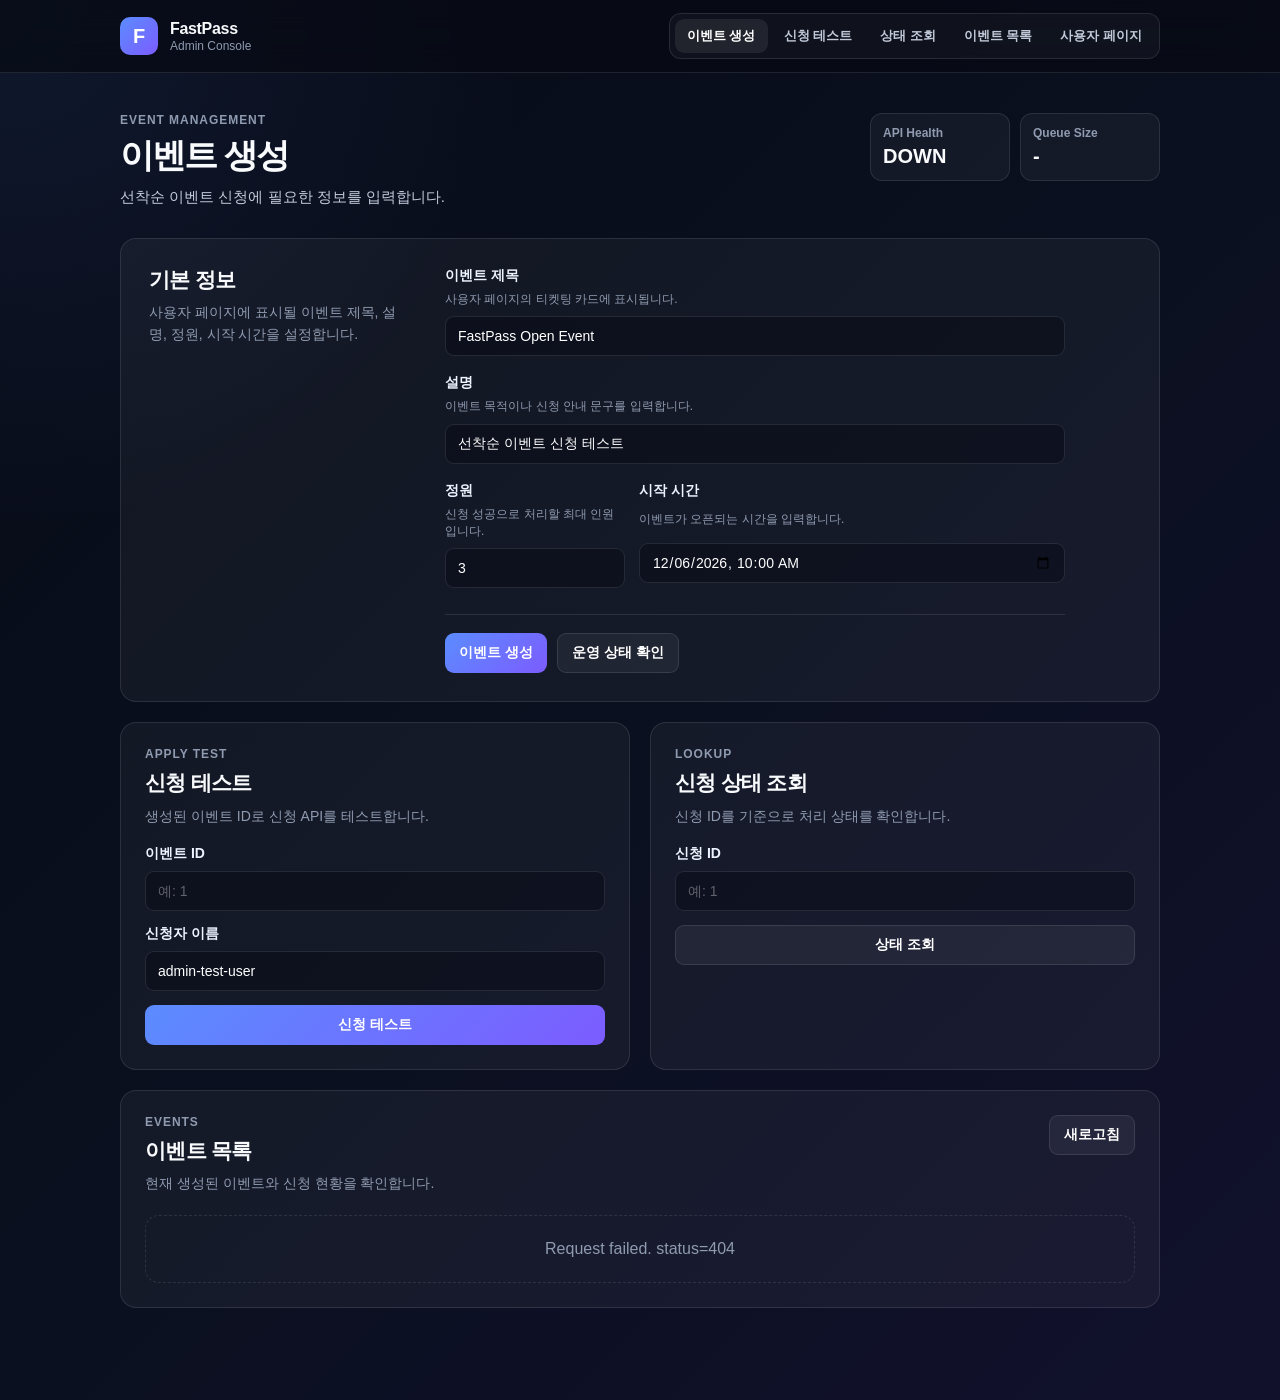
==== apps/api/src/main/resources/static/admin/index.html @ 0712a5c4 "fix UI" ====
<!DOCTYPE html>
<html lang="ko">
<head>
  <meta charset="UTF-8" />
  <meta name="viewport" content="width=device-width, initial-scale=1.0" />
  <title>FastPass Admin</title>
  <link rel="stylesheet" href="./styles.css?v=3" />
</head>
<body>
  <div class="admin-page">
    <header class="admin-header">
      <div class="admin-header-inner">
        <a class="brand" href="/admin/">
          <span class="brand-mark">F</span>
          <span>
            <strong>FastPass</strong>
            <small>Admin Console</small>
          </span>
        </a>

        <nav class="admin-nav">
          <a href="#create" class="active">이벤트 생성</a>
          <a href="#apply">신청 테스트</a>
          <a href="#lookup">상태 조회</a>
          <a href="#events">이벤트 목록</a>
          <a href="/">사용자 페이지</a>
        </nav>
      </div>
    </header>

    <main class="admin-main">
      <section class="page-title">
        <div>
          <p class="eyebrow">Event Management</p>
          <h1>이벤트 생성</h1>
          <p class="page-description">
            선착순 이벤트 신청에 필요한 정보를 입력합니다.
          </p>
        </div>

        <div class="status-summary">
          <div>
            <span>API Health</span>
            <strong id="healthStatus">-</strong>
          </div>
          <div>
            <span>Queue Size</span>
            <strong id="queueSize">-</strong>
          </div>
        </div>
      </section>

      <section id="create" class="form-section">
        <div class="section-copy">
          <h2>기본 정보</h2>
          <p>
            사용자 페이지에 표시될 이벤트 제목, 설명, 정원, 시작 시간을 설정합니다.
          </p>
        </div>

        <form id="eventForm" class="form-card">
          <div class="field">
            <label for="eventTitle">이벤트 제목</label>
            <p>사용자 페이지의 티켓팅 카드에 표시됩니다.</p>
            <input id="eventTitle" type="text" value="FastPass Open Event" required />
          </div>

          <div class="field">
            <label for="eventDescription">설명</label>
            <p>이벤트 목적이나 신청 안내 문구를 입력합니다.</p>
            <input id="eventDescription" type="text" value="선착순 이벤트 신청 테스트" required />
          </div>

          <div class="form-row">
            <div class="field">
              <label for="eventCapacity">정원</label>
              <p>신청 성공으로 처리할 최대 인원입니다.</p>
              <input id="eventCapacity" type="number" value="3" min="1" required />
            </div>

            <div class="field">
              <label for="eventStartAt">시작 시간</label>
              <p>이벤트가 오픈되는 시간을 입력합니다.</p>
              <input id="eventStartAt" type="datetime-local" required />
            </div>
          </div>

          <div class="form-actions">
            <button type="submit" class="btn primary">이벤트 생성</button>
            <button id="refreshStatusBtn" type="button" class="btn secondary">
              운영 상태 확인
            </button>
          </div>
        </form>

        <div id="eventCreateResult" class="result"></div>
      </section>

      <section class="secondary-grid">
        <section id="apply" class="panel">
          <div class="panel-header">
            <p class="eyebrow">Apply Test</p>
            <h2>신청 테스트</h2>
            <p>생성된 이벤트 ID로 신청 API를 테스트합니다.</p>
          </div>

          <form id="applyForm" class="small-form">
            <div class="field">
              <label for="applyEventId">이벤트 ID</label>
              <input id="applyEventId" type="number" placeholder="예: 1" required />
            </div>

            <div class="field">
              <label for="applicantName">신청자 이름</label>
              <input id="applicantName" type="text" value="admin-test-user" required />
            </div>

            <button type="submit" class="btn primary full">신청 테스트</button>
          </form>

          <div id="applyResult" class="result"></div>
        </section>

        <section id="lookup" class="panel">
          <div class="panel-header">
            <p class="eyebrow">Lookup</p>
            <h2>신청 상태 조회</h2>
            <p>신청 ID를 기준으로 처리 상태를 확인합니다.</p>
          </div>

          <form id="applicationLookupForm" class="small-form">
            <div class="field">
              <label for="applicationId">신청 ID</label>
              <input id="applicationId" type="number" placeholder="예: 1" required />
            </div>

            <button type="submit" class="btn secondary full">상태 조회</button>
          </form>

          <div id="applicationResult" class="result"></div>
        </section>
      </section>

      <section id="events" class="panel event-panel">
        <div class="panel-title-row">
          <div>
            <p class="eyebrow">Events</p>
            <h2>이벤트 목록</h2>
            <p>현재 생성된 이벤트와 신청 현황을 확인합니다.</p>
          </div>

          <button id="eventListRefreshBtn" type="button" class="btn secondary">
            새로고침
          </button>
        </div>

        <div id="eventList" class="event-list"></div>
      </section>
    </main>
  </div>

  <script src="./app.js?v=3"></script>
</body>
</html>
---- apps/api/src/main/resources/static/admin/styles.css ----
* {
  box-sizing: border-box;
}

:root {
  --bg: #080b14;
  --surface: #0d1324;
  --surface-2: #111827;
  --card: rgba(255, 255, 255, 0.045);
  --card-hover: rgba(255, 255, 255, 0.065);
  --border: rgba(255, 255, 255, 0.1);
  --border-strong: rgba(255, 255, 255, 0.16);
  --text: #f8fafc;
  --muted: #8f9bb0;
  --muted-2: #c2cada;
  --blue: #5b8cff;
  --purple: #7c5cff;
  --green: #34d399;
  --red: #fb7185;
  --yellow: #facc15;
}

html {
  scroll-behavior: smooth;
}

body {
  margin: 0;
  min-height: 100vh;
  color: var(--text);
  font-family:
    Inter,
    Pretendard,
    -apple-system,
    BlinkMacSystemFont,
    "Segoe UI",
    sans-serif;
  background:
    radial-gradient(circle at top left, rgba(91, 140, 255, 0.1), transparent 28%),
    linear-gradient(135deg, #070b16 0%, #0b1020 52%, #11112c 100%);
}

a {
  color: inherit;
  text-decoration: none;
}

button,
input {
  font: inherit;
}

button {
  border: 0;
  cursor: pointer;
}

.admin-page {
  min-height: 100vh;
}

.admin-header {
  border-bottom: 1px solid var(--border);
  background: rgba(8, 11, 20, 0.72);
  backdrop-filter: blur(16px);
}

.admin-header-inner {
  width: min(1040px, calc(100% - 40px));
  margin: 0 auto;
  min-height: 72px;
  display: flex;
  align-items: center;
  justify-content: space-between;
  gap: 24px;
}

.brand {
  display: flex;
  align-items: center;
  gap: 12px;
}

.brand-mark {
  width: 38px;
  height: 38px;
  display: grid;
  place-items: center;
  border-radius: 10px;
  background: linear-gradient(135deg, var(--blue), var(--purple));
  color: #fff;
  font-size: 20px;
  font-weight: 900;
}

.brand strong {
  display: block;
  font-size: 16px;
  font-weight: 800;
  letter-spacing: -0.02em;
}

.brand small {
  display: block;
  margin-top: 1px;
  color: var(--muted);
  font-size: 12px;
}

.admin-nav {
  display: flex;
  align-items: center;
  gap: 4px;
  padding: 5px;
  border: 1px solid var(--border);
  border-radius: 12px;
  background: rgba(255, 255, 255, 0.035);
}

.admin-nav a {
  display: inline-flex;
  align-items: center;
  min-height: 34px;
  padding: 0 12px;
  border-radius: 9px;
  color: var(--muted-2);
  font-size: 13px;
  font-weight: 700;
}

.admin-nav a:hover,
.admin-nav a.active {
  background: rgba(255, 255, 255, 0.075);
  color: #fff;
}

.admin-main {
  width: min(1040px, calc(100% - 40px));
  margin: 0 auto;
  padding: 40px 0 72px;
}

.page-title {
  display: flex;
  align-items: flex-start;
  justify-content: space-between;
  gap: 32px;
  margin-bottom: 28px;
}

.eyebrow {
  margin: 0 0 9px;
  color: var(--muted);
  font-size: 12px;
  font-weight: 800;
  letter-spacing: 0.08em;
  text-transform: uppercase;
}

.page-title h1 {
  margin: 0;
  font-size: 34px;
  line-height: 1.15;
  letter-spacing: -0.055em;
}

.page-description {
  margin: 10px 0 0;
  color: var(--muted-2);
  line-height: 1.65;
  font-size: 15px;
}

.status-summary {
  display: grid;
  grid-template-columns: repeat(2, 140px);
  gap: 10px;
}

.status-summary div {
  padding: 12px;
  border: 1px solid var(--border);
  border-radius: 12px;
  background: var(--card);
}

.status-summary span {
  display: block;
  margin-bottom: 5px;
  color: var(--muted);
  font-size: 12px;
  font-weight: 700;
}

.status-summary strong {
  font-size: 20px;
  font-weight: 900;
}

.form-section,
.panel {
  border: 1px solid var(--border);
  border-radius: 16px;
  background: var(--card);
}

.form-section {
  display: grid;
  grid-template-columns: 260px minmax(0, 1fr);
  gap: 36px;
  padding: 28px;
  margin-bottom: 20px;
}

.section-copy h2,
.panel-header h2,
.panel-title-row h2 {
  margin: 0;
  font-size: 21px;
  line-height: 1.25;
  letter-spacing: -0.035em;
}

.section-copy p,
.panel-header p:not(.eyebrow),
.panel-title-row p:not(.eyebrow) {
  margin: 8px 0 0;
  color: var(--muted);
  line-height: 1.6;
  font-size: 14px;
}

.form-card {
  display: grid;
  gap: 18px;
  max-width: 620px;
}

.field {
  display: grid;
  gap: 6px;
}

.field label {
  color: #edf3ff;
  font-size: 14px;
  font-weight: 800;
}

.field p {
  margin: 0;
  color: var(--muted);
  font-size: 12px;
  line-height: 1.45;
}

.form-row {
  display: grid;
  grid-template-columns: 180px minmax(0, 1fr);
  gap: 14px;
}

input {
  width: 100%;
  height: 40px;
  margin-top: 2px;
  padding: 0 12px;
  border: 1px solid var(--border);
  border-radius: 9px;
  outline: none;
  background: rgba(3, 7, 18, 0.38);
  color: #fff;
  font-size: 14px;
}

input::placeholder {
  color: rgba(255, 255, 255, 0.34);
}

input:focus {
  border-color: rgba(91, 140, 255, 0.72);
  box-shadow: 0 0 0 3px rgba(91, 140, 255, 0.13);
  background: rgba(3, 7, 18, 0.6);
}

.form-actions {
  display: flex;
  gap: 10px;
  margin-top: 8px;
  padding-top: 18px;
  border-top: 1px solid var(--border);
}

.btn {
  min-height: 40px;
  padding: 0 14px;
  border-radius: 9px;
  color: #fff;
  font-size: 14px;
  font-weight: 800;
}

.btn.primary {
  background: linear-gradient(135deg, var(--blue), var(--purple));
}

.btn.secondary {
  border: 1px solid var(--border);
  background: rgba(255, 255, 255, 0.055);
}

.btn:hover {
  transform: translateY(-1px);
}

.btn.full {
  width: 100%;
}

.secondary-grid {
  display: grid;
  grid-template-columns: repeat(2, minmax(0, 1fr));
  gap: 20px;
}

.panel {
  padding: 24px;
  margin-bottom: 20px;
}

.panel-header {
  margin-bottom: 18px;
}

.small-form {
  display: grid;
  gap: 14px;
}

.panel-title-row {
  display: flex;
  align-items: flex-start;
  justify-content: space-between;
  gap: 20px;
  margin-bottom: 20px;
}

.result {
  margin-top: 16px;
  padding: 14px;
  border: 1px solid var(--border);
  border-radius: 12px;
  background: rgba(255, 255, 255, 0.035);
  color: var(--muted-2);
  font-size: 14px;
  line-height: 1.6;
  word-break: break-word;
}

.result:empty {
  display: none;
}

.result.success {
  border-color: rgba(52, 211, 153, 0.32);
  background: rgba(52, 211, 153, 0.08);
  color: #a7f3d0;
}

.result.error {
  border-color: rgba(251, 113, 133, 0.32);
  background: rgba(251, 113, 133, 0.08);
  color: #fecdd3;
}

.result pre {
  margin: 10px 0 0;
  padding: 12px;
  overflow-x: auto;
  border-radius: 10px;
  background: rgba(0, 0, 0, 0.24);
  color: #dbeafe;
  font-size: 13px;
}

.event-list {
  display: grid;
  grid-template-columns: repeat(auto-fit, minmax(240px, 1fr));
  gap: 14px;
}

.event-card {
  padding: 16px;
  border: 1px solid var(--border);
  border-radius: 14px;
  background: rgba(255, 255, 255, 0.035);
}

.event-card h3 {
  margin: 12px 0 6px;
  font-size: 18px;
  letter-spacing: -0.03em;
}

.event-card p {
  margin: 0 0 14px;
  color: var(--muted);
  font-size: 14px;
  line-height: 1.6;
}

.event-meta {
  display: grid;
  grid-template-columns: repeat(2, minmax(0, 1fr));
  gap: 8px;
}

.event-meta div {
  padding: 10px;
  border-radius: 10px;
  background: rgba(3, 7, 18, 0.34);
}

.event-meta span {
  display: block;
  margin-bottom: 4px;
  color: var(--muted);
  font-size: 11px;
  font-weight: 700;
  text-transform: uppercase;
}

.event-meta strong {
  font-size: 15px;
}

.badge {
  display: inline-flex;
  align-items: center;
  padding: 5px 9px;
  border-radius: 999px;
  font-size: 11px;
  font-weight: 900;
}

.badge.ready,
.badge.success {
  background: rgba(52, 211, 153, 0.13);
  color: #86efac;
}

.badge.failed,
.badge.error {
  background: rgba(251, 113, 133, 0.13);
  color: #fda4af;
}

.badge.pending {
  background: rgba(250, 204, 21, 0.14);
  color: #fde68a;
}

.empty {
  padding: 24px;
  text-align: center;
  border: 1px dashed var(--border);
  border-radius: 14px;
  color: var(--muted);
}

@media (max-width: 960px) {
  .admin-header-inner,
  .admin-main {
    width: min(100% - 28px, 1040px);
  }

  .admin-header-inner {
    flex-direction: column;
    align-items: flex-start;
    padding: 14px 0;
  }

  .admin-nav {
    width: 100%;
    overflow-x: auto;
  }

  .page-title {
    flex-direction: column;
  }

  .status-summary {
    width: 100%;
    grid-template-columns: repeat(2, minmax(0, 1fr));
  }

  .form-section {
    grid-template-columns: 1fr;
  }

  .secondary-grid {
    grid-template-columns: 1fr;
  }
}

@media (max-width: 640px) {
  .page-title h1 {
    font-size: 28px;
  }

  .form-section,
  .panel {
    padding: 20px;
  }

  .form-row {
    grid-template-columns: 1fr;
  }

  .form-actions {
    flex-direction: column;
  }

  .status-summary {
    grid-template-columns: 1fr;
  }
}
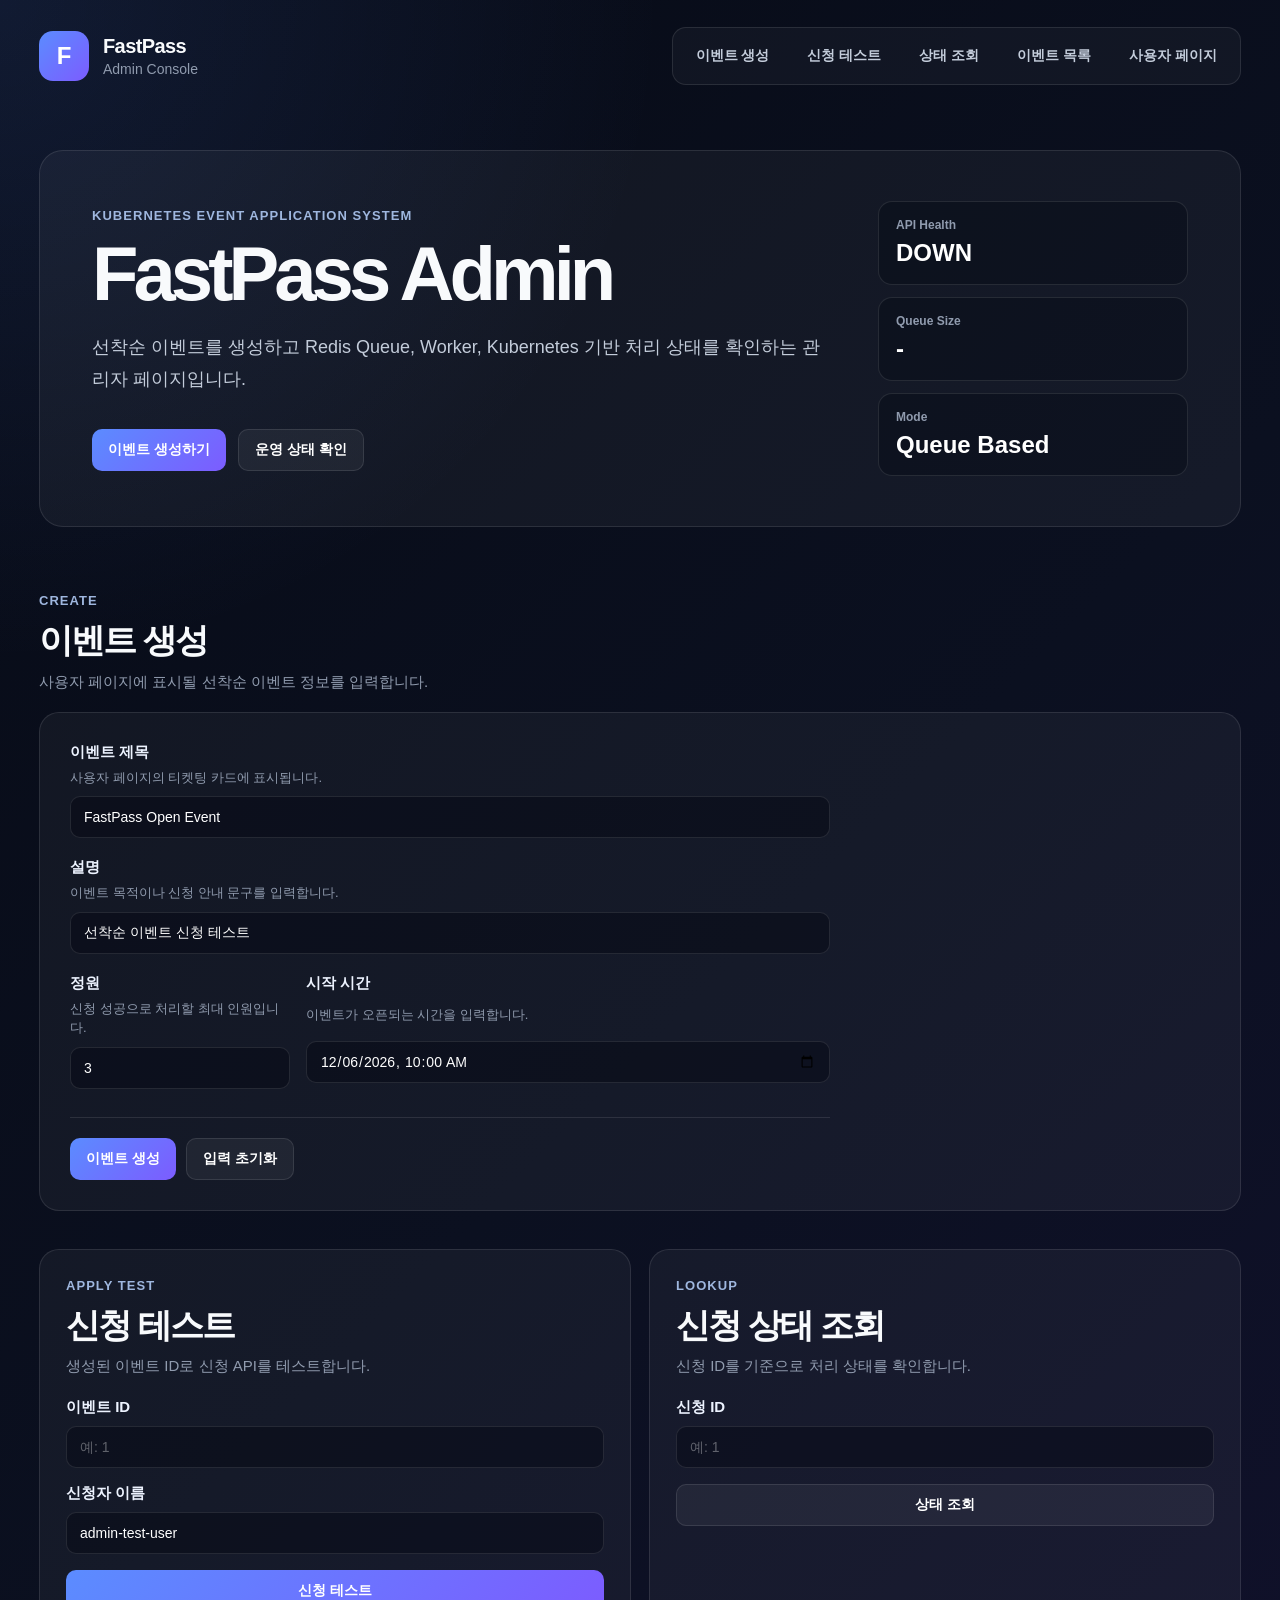
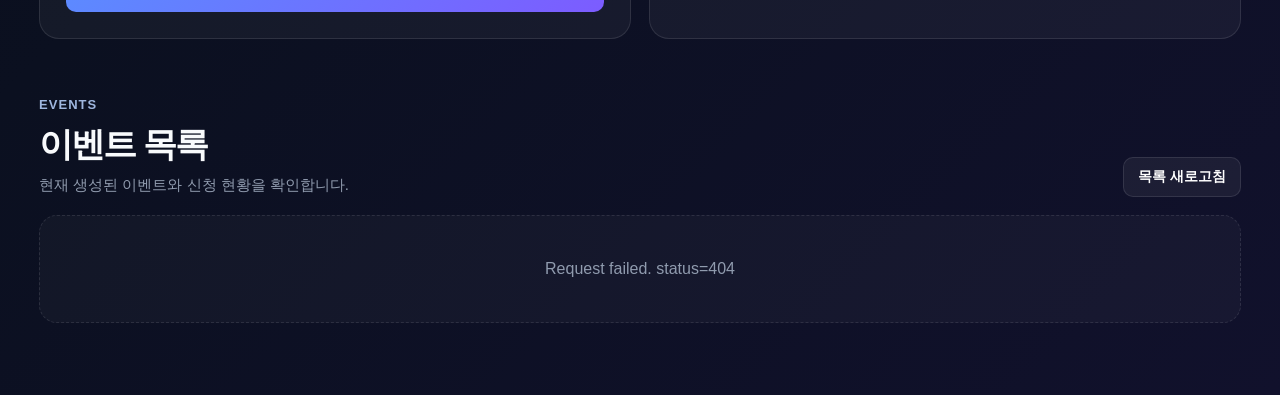
==== commit d3d59ffb: "fix UI" ====
--- a/apps/api/src/main/resources/static/admin/index.html
+++ b/apps/api/src/main/resources/static/admin/index.html
@@ -4,60 +4,72 @@
   <meta charset="UTF-8" />
   <meta name="viewport" content="width=device-width, initial-scale=1.0" />
   <title>FastPass Admin</title>
-  <link rel="stylesheet" href="./styles.css?v=3" />
+  <link rel="stylesheet" href="./styles.css?v=5" />
 </head>
 <body>
-  <div class="admin-page">
-    <header class="admin-header">
-      <div class="admin-header-inner">
-        <a class="brand" href="/admin/">
-          <span class="brand-mark">F</span>
-          <span>
-            <strong>FastPass</strong>
-            <small>Admin Console</small>
-          </span>
-        </a>
+  <div class="page">
+    <header class="topbar">
+      <a class="logo" href="/admin/">
+        <span class="logo-mark">F</span>
+        <span>
+          <strong>FastPass</strong>
+          <small>Admin Console</small>
+        </span>
+      </a>
 
-        <nav class="admin-nav">
-          <a href="#create" class="active">이벤트 생성</a>
-          <a href="#apply">신청 테스트</a>
-          <a href="#lookup">상태 조회</a>
-          <a href="#events">이벤트 목록</a>
-          <a href="/">사용자 페이지</a>
-        </nav>
-      </div>
+      <nav class="topnav">
+        <a href="#create">이벤트 생성</a>
+        <a href="#apply">신청 테스트</a>
+        <a href="#lookup">상태 조회</a>
+        <a href="#events">이벤트 목록</a>
+        <a href="/">사용자 페이지</a>
+      </nav>
     </header>
 
-    <main class="admin-main">
-      <section class="page-title">
-        <div>
-          <p class="eyebrow">Event Management</p>
-          <h1>이벤트 생성</h1>
-          <p class="page-description">
-            선착순 이벤트 신청에 필요한 정보를 입력합니다.
-          </p>
-        </div>
+    <main>
+      <section class="hero">
+        <div class="hero-copy">
+          <div>
+            <span class="eyebrow">KUBERNETES EVENT APPLICATION SYSTEM</span>
+            <h1>FastPass Admin</h1>
+            <p class="hero-text">
+              선착순 이벤트를 생성하고 Redis Queue, Worker, Kubernetes 기반 처리 상태를 확인하는 관리자 페이지입니다.
+            </p>
 
-        <div class="status-summary">
-          <div>
-            <span>API Health</span>
-            <strong id="healthStatus">-</strong>
+            <div class="hero-actions">
+              <a href="#create" class="btn primary">이벤트 생성하기</a>
+              <button id="refreshStatusBtn" type="button" class="btn secondary">운영 상태 확인</button>
+            </div>
           </div>
-          <div>
-            <span>Queue Size</span>
-            <strong id="queueSize">-</strong>
-          </div>
+
+          <aside class="status-panel">
+            <div class="status-card">
+              <span>API Health</span>
+              <strong id="healthStatus">-</strong>
+            </div>
+
+            <div class="status-card">
+              <span>Queue Size</span>
+              <strong id="queueSize">-</strong>
+            </div>
+
+            <div class="status-card">
+              <span>Mode</span>
+              <strong>Queue Based</strong>
+            </div>
+          </aside>
         </div>
       </section>
 
-      <section id="create" class="form-section">
-        <div class="section-copy">
-          <h2>기본 정보</h2>
-          <p>
-            사용자 페이지에 표시될 이벤트 제목, 설명, 정원, 시작 시간을 설정합니다.
-          </p>
+      <section id="create" class="section-heading">
+        <div>
+          <span class="eyebrow">CREATE</span>
+          <h2>이벤트 생성</h2>
+          <p>사용자 페이지에 표시될 선착순 이벤트 정보를 입력합니다.</p>
         </div>
+      </section>
 
+      <section class="form-section">
         <form id="eventForm" class="form-card">
           <div class="field">
             <label for="eventTitle">이벤트 제목</label>
@@ -87,8 +99,8 @@
 
           <div class="form-actions">
             <button type="submit" class="btn primary">이벤트 생성</button>
-            <button id="refreshStatusBtn" type="button" class="btn secondary">
-              운영 상태 확인
+            <button type="button" class="btn secondary" onclick="document.getElementById('eventForm').reset();">
+              입력 초기화
             </button>
           </div>
         </form>
@@ -96,12 +108,14 @@
         <div id="eventCreateResult" class="result"></div>
       </section>
 
-      <section class="secondary-grid">
+      <section class="admin-grid">
         <section id="apply" class="panel">
           <div class="panel-header">
-            <p class="eyebrow">Apply Test</p>
-            <h2>신청 테스트</h2>
-            <p>생성된 이벤트 ID로 신청 API를 테스트합니다.</p>
+            <div>
+              <span class="eyebrow">APPLY TEST</span>
+              <h2>신청 테스트</h2>
+              <p>생성된 이벤트 ID로 신청 API를 테스트합니다.</p>
+            </div>
           </div>
 
           <form id="applyForm" class="small-form">
@@ -123,9 +137,11 @@
 
         <section id="lookup" class="panel">
           <div class="panel-header">
-            <p class="eyebrow">Lookup</p>
-            <h2>신청 상태 조회</h2>
-            <p>신청 ID를 기준으로 처리 상태를 확인합니다.</p>
+            <div>
+              <span class="eyebrow">LOOKUP</span>
+              <h2>신청 상태 조회</h2>
+              <p>신청 ID를 기준으로 처리 상태를 확인합니다.</p>
+            </div>
           </div>
 
           <form id="applicationLookupForm" class="small-form">
@@ -141,24 +157,24 @@
         </section>
       </section>
 
-      <section id="events" class="panel event-panel">
-        <div class="panel-title-row">
-          <div>
-            <p class="eyebrow">Events</p>
-            <h2>이벤트 목록</h2>
-            <p>현재 생성된 이벤트와 신청 현황을 확인합니다.</p>
-          </div>
-
-          <button id="eventListRefreshBtn" type="button" class="btn secondary">
-            새로고침
-          </button>
+      <section id="events" class="section-heading events-heading">
+        <div>
+          <span class="eyebrow">EVENTS</span>
+          <h2>이벤트 목록</h2>
+          <p>현재 생성된 이벤트와 신청 현황을 확인합니다.</p>
         </div>
 
-        <div id="eventList" class="event-list"></div>
+        <button id="eventListRefreshBtn" type="button" class="btn secondary small">
+          목록 새로고침
+        </button>
+      </section>
+
+      <section id="eventList" class="event-list">
+        <div class="empty">이벤트를 불러오는 중입니다...</div>
       </section>
     </main>
   </div>
 
-  <script src="./app.js?v=3"></script>
+  <script src="./app.js?v=5"></script>
 </body>
 </html>
--- a/apps/api/src/main/resources/static/admin/styles.css
+++ b/apps/api/src/main/resources/static/admin/styles.css
@@ -5,19 +5,19 @@
 :root {
   --bg: #080b14;
   --surface: #0d1324;
-  --surface-2: #111827;
+  --surface-soft: #111827;
   --card: rgba(255, 255, 255, 0.045);
   --card-hover: rgba(255, 255, 255, 0.065);
   --border: rgba(255, 255, 255, 0.1);
   --border-strong: rgba(255, 255, 255, 0.16);
   --text: #f8fafc;
-  --muted: #8f9bb0;
-  --muted-2: #c2cada;
+  --muted: #909bae;
+  --muted-2: #c3ccda;
   --blue: #5b8cff;
   --purple: #7c5cff;
   --green: #34d399;
+  --yellow: #facc15;
   --red: #fb7185;
-  --yellow: #facc15;
 }
 
 html {
@@ -36,7 +36,7 @@
     "Segoe UI",
     sans-serif;
   background:
-    radial-gradient(circle at top left, rgba(91, 140, 255, 0.1), transparent 28%),
+    radial-gradient(circle at top left, rgba(91, 140, 255, 0.12), transparent 28%),
     linear-gradient(135deg, #070b16 0%, #0b1020 52%, #11112c 100%);
 }
 
@@ -55,220 +55,271 @@
   cursor: pointer;
 }
 
-.admin-page {
-  min-height: 100vh;
-}
-
-.admin-header {
-  border-bottom: 1px solid var(--border);
-  background: rgba(8, 11, 20, 0.72);
-  backdrop-filter: blur(16px);
-}
-
-.admin-header-inner {
-  width: min(1040px, calc(100% - 40px));
+.page {
+  width: min(1350px, calc(100% - 78px));
   margin: 0 auto;
-  min-height: 72px;
+  padding: 24px 0 72px;
+}
+
+/* top navigation */
+.topbar {
   display: flex;
   align-items: center;
+  justify-content: space-between;
+  min-height: 64px;
+  margin-bottom: 62px;
+}
+
+.logo {
+  display: flex;
+  align-items: center;
+  gap: 14px;
+}
+
+.logo-mark {
+  width: 50px;
+  height: 50px;
+  display: grid;
+  place-items: center;
+  border-radius: 14px;
+  background: linear-gradient(135deg, var(--blue), var(--purple));
+  color: #fff;
+  font-size: 24px;
+  font-weight: 900;
+}
+
+.logo strong {
+  display: block;
+  font-size: 20px;
+  font-weight: 900;
+  letter-spacing: -0.03em;
+}
+
+.logo small {
+  display: block;
+  margin-top: 3px;
+  color: var(--muted);
+  font-size: 14px;
+}
+
+.topnav {
+  display: flex;
+  align-items: center;
+  gap: 4px;
+  padding: 6px;
+  border: 1px solid var(--border);
+  border-radius: 14px;
+  background: rgba(255, 255, 255, 0.035);
+}
+
+.topnav a {
+  display: inline-flex;
+  align-items: center;
+  min-height: 44px;
+  padding: 0 17px;
+  border-radius: 10px;
+  color: var(--muted-2);
+  font-size: 14px;
+  font-weight: 800;
+  white-space: nowrap;
+}
+
+.topnav a:hover {
+  background: rgba(255, 255, 255, 0.07);
+  color: #fff;
+}
+
+/* hero */
+.hero {
+  margin-bottom: 64px;
+}
+
+.hero-copy {
+  display: grid;
+  grid-template-columns: minmax(0, 1fr) 310px;
+  gap: 48px;
+  align-items: center;
+  min-height: 365px;
+  padding: 50px 52px;
+  border: 1px solid var(--border);
+  border-radius: 24px;
+  background: var(--card);
+}
+
+.eyebrow {
+  display: inline-flex;
+  width: fit-content;
+  margin: 0 0 12px;
+  color: #9fb7df;
+  font-size: 13px;
+  font-weight: 900;
+  letter-spacing: 0.08em;
+  text-transform: uppercase;
+}
+
+.hero h1 {
+  margin: 0;
+  font-size: clamp(48px, 6vw, 76px);
+  line-height: 1.02;
+  letter-spacing: -0.065em;
+}
+
+.hero-text {
+  max-width: 850px;
+  margin: 20px 0 0;
+  color: var(--muted-2);
+  font-size: 18px;
+  line-height: 1.75;
+}
+
+.hero-actions {
+  display: flex;
+  gap: 12px;
+  margin-top: 34px;
+}
+
+.status-panel {
+  display: grid;
+  gap: 12px;
+}
+
+.status-card {
+  padding: 16px 17px;
+  border: 1px solid var(--border);
+  border-radius: 14px;
+  background: rgba(3, 7, 18, 0.32);
+}
+
+.status-card span {
+  display: block;
+  margin-bottom: 7px;
+  color: var(--muted);
+  font-size: 12px;
+  font-weight: 800;
+}
+
+.status-card strong {
+  display: block;
+  color: #fff;
+  font-size: 24px;
+  line-height: 1.2;
+  font-weight: 900;
+}
+
+/* shared button */
+.btn {
+  display: inline-flex;
+  align-items: center;
+  justify-content: center;
+  min-height: 42px;
+  padding: 0 16px;
+  border-radius: 10px;
+  color: #fff;
+  font-size: 14px;
+  font-weight: 900;
+  transition:
+    background 0.16s ease,
+    border-color 0.16s ease,
+    transform 0.16s ease,
+    opacity 0.16s ease;
+}
+
+.btn:hover {
+  transform: translateY(-1px);
+}
+
+.btn.primary {
+  background: linear-gradient(135deg, var(--blue), var(--purple));
+}
+
+.btn.secondary {
+  border: 1px solid var(--border);
+  background: rgba(255, 255, 255, 0.055);
+}
+
+.btn.small {
+  min-height: 40px;
+  padding: 0 14px;
+  font-size: 14px;
+}
+
+.btn.full {
+  width: 100%;
+}
+
+/* section heading */
+.section-heading {
+  display: flex;
+  align-items: flex-end;
   justify-content: space-between;
   gap: 24px;
-}
-
-.brand {
-  display: flex;
-  align-items: center;
-  gap: 12px;
-}
-
-.brand-mark {
-  width: 38px;
-  height: 38px;
-  display: grid;
-  place-items: center;
-  border-radius: 10px;
-  background: linear-gradient(135deg, var(--blue), var(--purple));
-  color: #fff;
-  font-size: 20px;
-  font-weight: 900;
-}
-
-.brand strong {
-  display: block;
-  font-size: 16px;
-  font-weight: 800;
-  letter-spacing: -0.02em;
-}
-
-.brand small {
-  display: block;
-  margin-top: 1px;
-  color: var(--muted);
-  font-size: 12px;
-}
-
-.admin-nav {
-  display: flex;
-  align-items: center;
-  gap: 4px;
-  padding: 5px;
-  border: 1px solid var(--border);
-  border-radius: 12px;
-  background: rgba(255, 255, 255, 0.035);
-}
-
-.admin-nav a {
-  display: inline-flex;
-  align-items: center;
-  min-height: 34px;
-  padding: 0 12px;
-  border-radius: 9px;
-  color: var(--muted-2);
-  font-size: 13px;
-  font-weight: 700;
-}
-
-.admin-nav a:hover,
-.admin-nav a.active {
-  background: rgba(255, 255, 255, 0.075);
-  color: #fff;
-}
-
-.admin-main {
-  width: min(1040px, calc(100% - 40px));
-  margin: 0 auto;
-  padding: 40px 0 72px;
-}
-
-.page-title {
-  display: flex;
-  align-items: flex-start;
-  justify-content: space-between;
-  gap: 32px;
-  margin-bottom: 28px;
-}
-
-.eyebrow {
-  margin: 0 0 9px;
-  color: var(--muted);
-  font-size: 12px;
-  font-weight: 800;
-  letter-spacing: 0.08em;
-  text-transform: uppercase;
-}
-
-.page-title h1 {
+  margin-bottom: 18px;
+}
+
+.section-heading h2,
+.panel h2 {
   margin: 0;
   font-size: 34px;
-  line-height: 1.15;
+  line-height: 1.18;
   letter-spacing: -0.055em;
 }
 
-.page-description {
-  margin: 10px 0 0;
-  color: var(--muted-2);
-  line-height: 1.65;
+.section-heading p,
+.panel-header p {
+  margin: 9px 0 0;
+  color: var(--muted);
   font-size: 15px;
-}
-
-.status-summary {
-  display: grid;
-  grid-template-columns: repeat(2, 140px);
-  gap: 10px;
-}
-
-.status-summary div {
-  padding: 12px;
-  border: 1px solid var(--border);
-  border-radius: 12px;
+  line-height: 1.6;
+}
+
+/* create form */
+.form-section {
+  margin-bottom: 38px;
+  padding: 30px;
+  border: 1px solid var(--border);
+  border-radius: 20px;
   background: var(--card);
 }
 
-.status-summary span {
-  display: block;
-  margin-bottom: 5px;
-  color: var(--muted);
-  font-size: 12px;
-  font-weight: 700;
-}
-
-.status-summary strong {
-  font-size: 20px;
-  font-weight: 900;
-}
-
-.form-section,
-.panel {
-  border: 1px solid var(--border);
-  border-radius: 16px;
-  background: var(--card);
-}
-
-.form-section {
-  display: grid;
-  grid-template-columns: 260px minmax(0, 1fr);
-  gap: 36px;
-  padding: 28px;
-  margin-bottom: 20px;
-}
-
-.section-copy h2,
-.panel-header h2,
-.panel-title-row h2 {
-  margin: 0;
-  font-size: 21px;
-  line-height: 1.25;
-  letter-spacing: -0.035em;
-}
-
-.section-copy p,
-.panel-header p:not(.eyebrow),
-.panel-title-row p:not(.eyebrow) {
-  margin: 8px 0 0;
-  color: var(--muted);
-  line-height: 1.6;
-  font-size: 14px;
-}
-
 .form-card {
   display: grid;
-  gap: 18px;
-  max-width: 620px;
+  gap: 20px;
+  max-width: 760px;
 }
 
 .field {
   display: grid;
-  gap: 6px;
+  gap: 7px;
 }
 
 .field label {
   color: #edf3ff;
-  font-size: 14px;
-  font-weight: 800;
+  font-size: 15px;
+  font-weight: 900;
 }
 
 .field p {
   margin: 0;
   color: var(--muted);
-  font-size: 12px;
+  font-size: 13px;
   line-height: 1.45;
 }
 
 .form-row {
   display: grid;
-  grid-template-columns: 180px minmax(0, 1fr);
-  gap: 14px;
+  grid-template-columns: 220px minmax(0, 1fr);
+  gap: 16px;
 }
 
 input {
   width: 100%;
-  height: 40px;
+  height: 42px;
   margin-top: 2px;
-  padding: 0 12px;
-  border: 1px solid var(--border);
-  border-radius: 9px;
+  padding: 0 13px;
+  border: 1px solid var(--border);
+  border-radius: 10px;
   outline: none;
-  background: rgba(3, 7, 18, 0.38);
+  background: rgba(3, 7, 18, 0.42);
   color: #fff;
   font-size: 14px;
 }
@@ -280,71 +331,42 @@
 input:focus {
   border-color: rgba(91, 140, 255, 0.72);
   box-shadow: 0 0 0 3px rgba(91, 140, 255, 0.13);
-  background: rgba(3, 7, 18, 0.6);
+  background: rgba(3, 7, 18, 0.62);
 }
 
 .form-actions {
   display: flex;
   gap: 10px;
   margin-top: 8px;
-  padding-top: 18px;
+  padding-top: 20px;
   border-top: 1px solid var(--border);
 }
 
-.btn {
-  min-height: 40px;
-  padding: 0 14px;
-  border-radius: 9px;
-  color: #fff;
-  font-size: 14px;
-  font-weight: 800;
-}
-
-.btn.primary {
-  background: linear-gradient(135deg, var(--blue), var(--purple));
-}
-
-.btn.secondary {
-  border: 1px solid var(--border);
-  background: rgba(255, 255, 255, 0.055);
-}
-
-.btn:hover {
-  transform: translateY(-1px);
-}
-
-.btn.full {
-  width: 100%;
-}
-
-.secondary-grid {
+/* apply / lookup panels */
+.admin-grid {
   display: grid;
   grid-template-columns: repeat(2, minmax(0, 1fr));
-  gap: 20px;
+  gap: 18px;
+  margin-bottom: 56px;
 }
 
 .panel {
-  padding: 24px;
+  padding: 26px;
+  border: 1px solid var(--border);
+  border-radius: 20px;
+  background: var(--card);
+}
+
+.panel-header {
   margin-bottom: 20px;
 }
 
-.panel-header {
-  margin-bottom: 18px;
-}
-
 .small-form {
   display: grid;
-  gap: 14px;
-}
-
-.panel-title-row {
-  display: flex;
-  align-items: flex-start;
-  justify-content: space-between;
-  gap: 20px;
-  margin-bottom: 20px;
-}
-
+  gap: 16px;
+}
+
+/* result */
 .result {
   margin-top: 16px;
   padding: 14px;
@@ -383,30 +405,43 @@
   font-size: 13px;
 }
 
+/* event list */
+.events-heading {
+  margin-top: 8px;
+}
+
 .event-list {
   display: grid;
-  grid-template-columns: repeat(auto-fit, minmax(240px, 1fr));
+  grid-template-columns: repeat(3, minmax(0, 1fr));
   gap: 14px;
 }
 
 .event-card {
-  padding: 16px;
-  border: 1px solid var(--border);
-  border-radius: 14px;
-  background: rgba(255, 255, 255, 0.035);
+  min-height: 245px;
+  padding: 18px;
+  border: 1px solid var(--border);
+  border-radius: 16px;
+  background: var(--card);
+}
+
+.event-card:hover {
+  background: var(--card-hover);
+  border-color: var(--border-strong);
 }
 
 .event-card h3 {
-  margin: 12px 0 6px;
-  font-size: 18px;
-  letter-spacing: -0.03em;
+  margin: 12px 0 8px;
+  font-size: 22px;
+  line-height: 1.15;
+  letter-spacing: -0.04em;
 }
 
 .event-card p {
-  margin: 0 0 14px;
-  color: var(--muted);
-  font-size: 14px;
-  line-height: 1.6;
+  min-height: 46px;
+  margin: 0 0 16px;
+  color: var(--muted);
+  font-size: 14px;
+  line-height: 1.55;
 }
 
 .event-meta {
@@ -417,8 +452,9 @@
 
 .event-meta div {
   padding: 10px;
+  border: 1px solid rgba(255, 255, 255, 0.06);
   border-radius: 10px;
-  background: rgba(3, 7, 18, 0.34);
+  background: rgba(3, 7, 18, 0.3);
 }
 
 .event-meta span {
@@ -426,7 +462,7 @@
   margin-bottom: 4px;
   color: var(--muted);
   font-size: 11px;
-  font-weight: 700;
+  font-weight: 800;
   text-transform: uppercase;
 }
 
@@ -437,6 +473,7 @@
 .badge {
   display: inline-flex;
   align-items: center;
+  width: fit-content;
   padding: 5px 9px;
   border-radius: 999px;
   font-size: 11px;
@@ -461,67 +498,91 @@
 }
 
 .empty {
-  padding: 24px;
+  grid-column: 1 / -1;
+  padding: 44px 24px;
+  border: 1px dashed var(--border);
+  border-radius: 18px;
+  color: var(--muted);
   text-align: center;
-  border: 1px dashed var(--border);
-  border-radius: 14px;
-  color: var(--muted);
-}
-
-@media (max-width: 960px) {
-  .admin-header-inner,
-  .admin-main {
-    width: min(100% - 28px, 1040px);
-  }
-
-  .admin-header-inner {
+  background: rgba(255, 255, 255, 0.03);
+}
+
+/* responsive */
+@media (max-width: 1180px) {
+  .page {
+    width: min(100% - 40px, 1350px);
+  }
+
+  .topbar {
+    align-items: flex-start;
     flex-direction: column;
-    align-items: flex-start;
-    padding: 14px 0;
-  }
-
-  .admin-nav {
+    gap: 18px;
+    margin-bottom: 42px;
+  }
+
+  .topnav {
     width: 100%;
     overflow-x: auto;
   }
 
-  .page-title {
+  .hero-copy {
+    grid-template-columns: 1fr;
+  }
+
+  .status-panel {
+    grid-template-columns: repeat(3, 1fr);
+  }
+
+  .event-list {
+    grid-template-columns: repeat(2, minmax(0, 1fr));
+  }
+}
+
+@media (max-width: 780px) {
+  .page {
+    width: min(100% - 24px, 1350px);
+    padding-top: 18px;
+  }
+
+  .hero-copy {
+    padding: 28px;
+    min-height: auto;
+  }
+
+  .hero h1 {
+    font-size: 44px;
+  }
+
+  .hero-text {
+    font-size: 16px;
+  }
+
+  .hero-actions,
+  .form-actions {
     flex-direction: column;
   }
 
-  .status-summary {
+  .btn {
     width: 100%;
-    grid-template-columns: repeat(2, minmax(0, 1fr));
-  }
-
-  .form-section {
+  }
+
+  .status-panel,
+  .admin-grid,
+  .event-list {
     grid-template-columns: 1fr;
   }
 
-  .secondary-grid {
+  .section-heading {
+    align-items: flex-start;
+    flex-direction: column;
+  }
+
+  .form-row {
     grid-template-columns: 1fr;
-  }
-}
-
-@media (max-width: 640px) {
-  .page-title h1 {
-    font-size: 28px;
   }
 
   .form-section,
   .panel {
-    padding: 20px;
-  }
-
-  .form-row {
-    grid-template-columns: 1fr;
-  }
-
-  .form-actions {
-    flex-direction: column;
-  }
-
-  .status-summary {
-    grid-template-columns: 1fr;
+    padding: 22px;
   }
 }
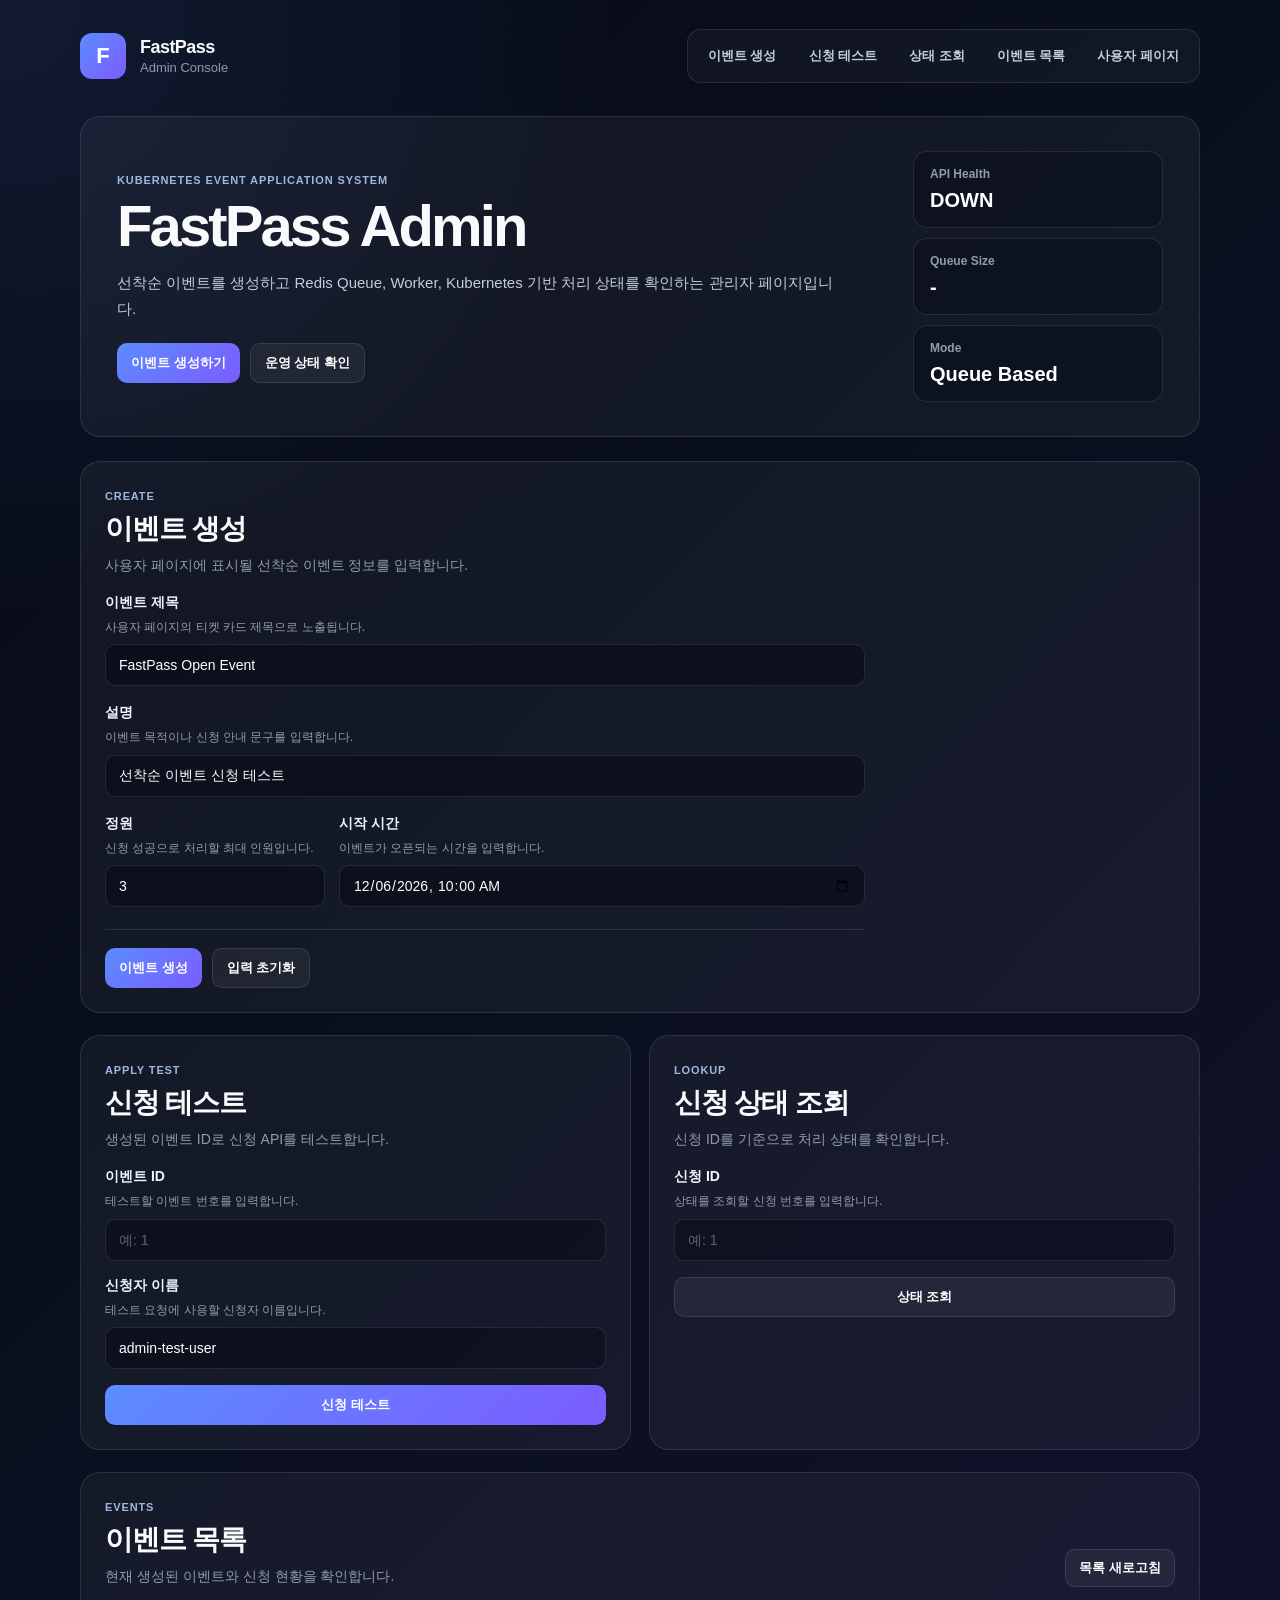
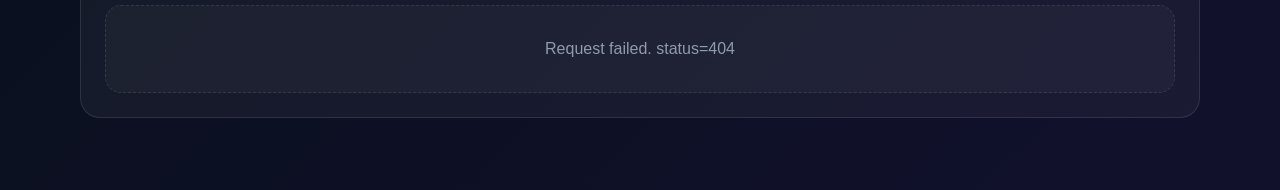
==== commit 13f5d043: "fix UI" ====
--- a/apps/api/src/main/resources/static/admin/index.html
+++ b/apps/api/src/main/resources/static/admin/index.html
@@ -4,7 +4,7 @@
   <meta charset="UTF-8" />
   <meta name="viewport" content="width=device-width, initial-scale=1.0" />
   <title>FastPass Admin</title>
-  <link rel="stylesheet" href="./styles.css?v=5" />
+  <link rel="stylesheet" href="./styles.css?v=6" />
 </head>
 <body>
   <div class="page">
@@ -26,7 +26,7 @@
       </nav>
     </header>
 
-    <main>
+    <main class="admin-layout">
       <section class="hero">
         <div class="hero-copy">
           <div>
@@ -61,19 +61,19 @@
         </div>
       </section>
 
-      <section id="create" class="section-heading">
-        <div>
-          <span class="eyebrow">CREATE</span>
-          <h2>이벤트 생성</h2>
-          <p>사용자 페이지에 표시될 선착순 이벤트 정보를 입력합니다.</p>
+      <section id="create" class="section-card">
+        <div class="panel-header section-header">
+          <div>
+            <span class="eyebrow">CREATE</span>
+            <h2>이벤트 생성</h2>
+            <p>사용자 페이지에 표시될 선착순 이벤트 정보를 입력합니다.</p>
+          </div>
         </div>
-      </section>
 
-      <section class="form-section">
         <form id="eventForm" class="form-card">
           <div class="field">
             <label for="eventTitle">이벤트 제목</label>
-            <p>사용자 페이지의 티켓팅 카드에 표시됩니다.</p>
+            <p>사용자 페이지의 티켓 카드 제목으로 노출됩니다.</p>
             <input id="eventTitle" type="text" value="FastPass Open Event" required />
           </div>
 
@@ -108,9 +108,9 @@
         <div id="eventCreateResult" class="result"></div>
       </section>
 
-      <section class="admin-grid">
-        <section id="apply" class="panel">
-          <div class="panel-header">
+      <div class="admin-grid">
+        <section id="apply" class="section-card compact-card">
+          <div class="panel-header section-header">
             <div>
               <span class="eyebrow">APPLY TEST</span>
               <h2>신청 테스트</h2>
@@ -121,11 +121,13 @@
           <form id="applyForm" class="small-form">
             <div class="field">
               <label for="applyEventId">이벤트 ID</label>
+              <p>테스트할 이벤트 번호를 입력합니다.</p>
               <input id="applyEventId" type="number" placeholder="예: 1" required />
             </div>
 
             <div class="field">
               <label for="applicantName">신청자 이름</label>
+              <p>테스트 요청에 사용할 신청자 이름입니다.</p>
               <input id="applicantName" type="text" value="admin-test-user" required />
             </div>
 
@@ -135,8 +137,8 @@
           <div id="applyResult" class="result"></div>
         </section>
 
-        <section id="lookup" class="panel">
-          <div class="panel-header">
+        <section id="lookup" class="section-card compact-card">
+          <div class="panel-header section-header">
             <div>
               <span class="eyebrow">LOOKUP</span>
               <h2>신청 상태 조회</h2>
@@ -147,6 +149,7 @@
           <form id="applicationLookupForm" class="small-form">
             <div class="field">
               <label for="applicationId">신청 ID</label>
+              <p>상태를 조회할 신청 번호를 입력합니다.</p>
               <input id="applicationId" type="number" placeholder="예: 1" required />
             </div>
 
@@ -155,26 +158,28 @@
 
           <div id="applicationResult" class="result"></div>
         </section>
-      </section>
+      </div>
 
-      <section id="events" class="section-heading events-heading">
-        <div>
-          <span class="eyebrow">EVENTS</span>
-          <h2>이벤트 목록</h2>
-          <p>현재 생성된 이벤트와 신청 현황을 확인합니다.</p>
+      <section id="events" class="section-card">
+        <div class="panel-header section-header section-header-row">
+          <div>
+            <span class="eyebrow">EVENTS</span>
+            <h2>이벤트 목록</h2>
+            <p>현재 생성된 이벤트와 신청 현황을 확인합니다.</p>
+          </div>
+
+          <button id="eventListRefreshBtn" type="button" class="btn secondary small">
+            목록 새로고침
+          </button>
         </div>
 
-        <button id="eventListRefreshBtn" type="button" class="btn secondary small">
-          목록 새로고침
-        </button>
-      </section>
-
-      <section id="eventList" class="event-list">
-        <div class="empty">이벤트를 불러오는 중입니다...</div>
+        <div id="eventList" class="event-list">
+          <div class="empty">이벤트를 불러오는 중입니다...</div>
+        </div>
       </section>
     </main>
   </div>
 
-  <script src="./app.js?v=5"></script>
+  <script src="./app.js?v=6"></script>
 </body>
 </html>
--- a/apps/api/src/main/resources/static/admin/styles.css
+++ b/apps/api/src/main/resources/static/admin/styles.css
@@ -56,18 +56,22 @@
 }
 
 .page {
-  width: min(1350px, calc(100% - 78px));
+  width: min(1120px, calc(100% - 48px));
   margin: 0 auto;
   padding: 24px 0 72px;
 }
 
-/* top navigation */
+.admin-layout {
+  display: grid;
+  gap: 22px;
+}
+
 .topbar {
   display: flex;
   align-items: center;
   justify-content: space-between;
   min-height: 64px;
-  margin-bottom: 62px;
+  margin-bottom: 28px;
 }
 
 .logo {
@@ -77,29 +81,29 @@
 }
 
 .logo-mark {
-  width: 50px;
-  height: 50px;
+  width: 46px;
+  height: 46px;
   display: grid;
   place-items: center;
-  border-radius: 14px;
+  border-radius: 12px;
   background: linear-gradient(135deg, var(--blue), var(--purple));
   color: #fff;
-  font-size: 24px;
+  font-size: 22px;
   font-weight: 900;
 }
 
 .logo strong {
   display: block;
-  font-size: 20px;
+  font-size: 18px;
   font-weight: 900;
   letter-spacing: -0.03em;
 }
 
 .logo small {
   display: block;
-  margin-top: 3px;
-  color: var(--muted);
-  font-size: 14px;
+  margin-top: 2px;
+  color: var(--muted);
+  font-size: 13px;
 }
 
 .topnav {
@@ -115,11 +119,11 @@
 .topnav a {
   display: inline-flex;
   align-items: center;
-  min-height: 44px;
-  padding: 0 17px;
+  min-height: 40px;
+  padding: 0 14px;
   border-radius: 10px;
   color: var(--muted-2);
-  font-size: 14px;
+  font-size: 13px;
   font-weight: 800;
   white-space: nowrap;
 }
@@ -129,29 +133,28 @@
   color: #fff;
 }
 
-/* hero */
 .hero {
-  margin-bottom: 64px;
+  margin-bottom: 2px;
 }
 
 .hero-copy {
   display: grid;
-  grid-template-columns: minmax(0, 1fr) 310px;
-  gap: 48px;
-  align-items: center;
-  min-height: 365px;
-  padding: 50px 52px;
-  border: 1px solid var(--border);
-  border-radius: 24px;
+  grid-template-columns: minmax(0, 1fr) 250px;
+  gap: 28px;
+  align-items: center;
+  min-height: 280px;
+  padding: 34px 36px;
+  border: 1px solid var(--border);
+  border-radius: 20px;
   background: var(--card);
 }
 
 .eyebrow {
   display: inline-flex;
   width: fit-content;
-  margin: 0 0 12px;
+  margin: 0 0 10px;
   color: #9fb7df;
-  font-size: 13px;
+  font-size: 11px;
   font-weight: 900;
   letter-spacing: 0.08em;
   text-transform: uppercase;
@@ -159,32 +162,32 @@
 
 .hero h1 {
   margin: 0;
-  font-size: clamp(48px, 6vw, 76px);
-  line-height: 1.02;
-  letter-spacing: -0.065em;
+  font-size: clamp(32px, 5vw, 58px);
+  line-height: 1.04;
+  letter-spacing: -0.05em;
 }
 
 .hero-text {
-  max-width: 850px;
-  margin: 20px 0 0;
+  max-width: 720px;
+  margin: 14px 0 0;
   color: var(--muted-2);
-  font-size: 18px;
-  line-height: 1.75;
+  font-size: 15px;
+  line-height: 1.7;
 }
 
 .hero-actions {
   display: flex;
-  gap: 12px;
-  margin-top: 34px;
+  gap: 10px;
+  margin-top: 22px;
 }
 
 .status-panel {
   display: grid;
-  gap: 12px;
+  gap: 10px;
 }
 
 .status-card {
-  padding: 16px 17px;
+  padding: 15px 16px;
   border: 1px solid var(--border);
   border-radius: 14px;
   background: rgba(3, 7, 18, 0.32);
@@ -201,21 +204,56 @@
 .status-card strong {
   display: block;
   color: #fff;
-  font-size: 24px;
+  font-size: 20px;
   line-height: 1.2;
   font-weight: 900;
 }
 
-/* shared button */
+.section-card {
+  padding: 24px;
+  border: 1px solid var(--border);
+  border-radius: 20px;
+  background: var(--card);
+}
+
+.compact-card {
+  height: 100%;
+}
+
+.panel-header {
+  margin-bottom: 18px;
+}
+
+.section-header h2 {
+  margin: 0;
+  font-size: 28px;
+  line-height: 1.2;
+  letter-spacing: -0.04em;
+}
+
+.section-header p {
+  margin: 8px 0 0;
+  color: var(--muted);
+  font-size: 14px;
+  line-height: 1.6;
+}
+
+.section-header-row {
+  display: flex;
+  align-items: flex-end;
+  justify-content: space-between;
+  gap: 18px;
+}
+
 .btn {
   display: inline-flex;
   align-items: center;
   justify-content: center;
-  min-height: 42px;
-  padding: 0 16px;
+  min-height: 40px;
+  padding: 0 14px;
   border-radius: 10px;
   color: #fff;
-  font-size: 14px;
+  font-size: 13px;
   font-weight: 900;
   transition:
     background 0.16s ease,
@@ -238,53 +276,24 @@
 }
 
 .btn.small {
-  min-height: 40px;
-  padding: 0 14px;
-  font-size: 14px;
+  min-height: 38px;
+  padding: 0 13px;
+  font-size: 13px;
 }
 
 .btn.full {
   width: 100%;
 }
 
-/* section heading */
-.section-heading {
-  display: flex;
-  align-items: flex-end;
-  justify-content: space-between;
-  gap: 24px;
-  margin-bottom: 18px;
-}
-
-.section-heading h2,
-.panel h2 {
-  margin: 0;
-  font-size: 34px;
-  line-height: 1.18;
-  letter-spacing: -0.055em;
-}
-
-.section-heading p,
-.panel-header p {
-  margin: 9px 0 0;
-  color: var(--muted);
-  font-size: 15px;
-  line-height: 1.6;
-}
-
-/* create form */
-.form-section {
-  margin-bottom: 38px;
-  padding: 30px;
-  border: 1px solid var(--border);
-  border-radius: 20px;
-  background: var(--card);
-}
-
 .form-card {
   display: grid;
-  gap: 20px;
+  gap: 18px;
   max-width: 760px;
+}
+
+.small-form {
+  display: grid;
+  gap: 16px;
 }
 
 .field {
@@ -294,27 +303,27 @@
 
 .field label {
   color: #edf3ff;
-  font-size: 15px;
+  font-size: 14px;
   font-weight: 900;
 }
 
 .field p {
   margin: 0;
   color: var(--muted);
-  font-size: 13px;
+  font-size: 12px;
   line-height: 1.45;
 }
 
 .form-row {
   display: grid;
   grid-template-columns: 220px minmax(0, 1fr);
-  gap: 16px;
+  gap: 14px;
 }
 
 input {
   width: 100%;
   height: 42px;
-  margin-top: 2px;
+  margin-top: 1px;
   padding: 0 13px;
   border: 1px solid var(--border);
   border-radius: 10px;
@@ -337,36 +346,17 @@
 .form-actions {
   display: flex;
   gap: 10px;
-  margin-top: 8px;
-  padding-top: 20px;
+  margin-top: 4px;
+  padding-top: 18px;
   border-top: 1px solid var(--border);
 }
 
-/* apply / lookup panels */
 .admin-grid {
   display: grid;
   grid-template-columns: repeat(2, minmax(0, 1fr));
   gap: 18px;
-  margin-bottom: 56px;
-}
-
-.panel {
-  padding: 26px;
-  border: 1px solid var(--border);
-  border-radius: 20px;
-  background: var(--card);
-}
-
-.panel-header {
-  margin-bottom: 20px;
-}
-
-.small-form {
-  display: grid;
-  gap: 16px;
-}
-
-/* result */
+}
+
 .result {
   margin-top: 16px;
   padding: 14px;
@@ -405,23 +395,18 @@
   font-size: 13px;
 }
 
-/* event list */
-.events-heading {
-  margin-top: 8px;
-}
-
 .event-list {
   display: grid;
-  grid-template-columns: repeat(3, minmax(0, 1fr));
+  grid-template-columns: repeat(2, minmax(0, 1fr));
   gap: 14px;
 }
 
 .event-card {
-  min-height: 245px;
+  min-height: 220px;
   padding: 18px;
   border: 1px solid var(--border);
   border-radius: 16px;
-  background: var(--card);
+  background: rgba(255, 255, 255, 0.035);
 }
 
 .event-card:hover {
@@ -499,25 +484,23 @@
 
 .empty {
   grid-column: 1 / -1;
-  padding: 44px 24px;
+  padding: 34px 20px;
   border: 1px dashed var(--border);
-  border-radius: 18px;
+  border-radius: 16px;
   color: var(--muted);
   text-align: center;
   background: rgba(255, 255, 255, 0.03);
 }
 
-/* responsive */
-@media (max-width: 1180px) {
+@media (max-width: 1024px) {
   .page {
-    width: min(100% - 40px, 1350px);
+    width: min(100% - 32px, 1120px);
   }
 
   .topbar {
     align-items: flex-start;
     flex-direction: column;
-    gap: 18px;
-    margin-bottom: 42px;
+    gap: 16px;
   }
 
   .topnav {
@@ -533,56 +516,43 @@
     grid-template-columns: repeat(3, 1fr);
   }
 
-  .event-list {
-    grid-template-columns: repeat(2, minmax(0, 1fr));
-  }
-}
-
-@media (max-width: 780px) {
-  .page {
-    width: min(100% - 24px, 1350px);
-    padding-top: 18px;
-  }
-
-  .hero-copy {
-    padding: 28px;
-    min-height: auto;
-  }
-
-  .hero h1 {
-    font-size: 44px;
-  }
-
-  .hero-text {
-    font-size: 16px;
-  }
-
-  .hero-actions,
-  .form-actions {
-    flex-direction: column;
-  }
-
-  .btn {
-    width: 100%;
-  }
-
-  .status-panel,
   .admin-grid,
   .event-list {
     grid-template-columns: 1fr;
   }
-
-  .section-heading {
-    align-items: flex-start;
+}
+
+@media (max-width: 720px) {
+  .page {
+    width: min(100% - 20px, 1120px);
+    padding-top: 16px;
+  }
+
+  .hero-copy,
+  .section-card {
+    padding: 20px;
+  }
+
+  .hero h1 {
+    font-size: 36px;
+  }
+
+  .hero-actions,
+  .form-actions,
+  .section-header-row {
     flex-direction: column;
+    align-items: stretch;
+  }
+
+  .btn {
+    width: 100%;
+  }
+
+  .status-panel {
+    grid-template-columns: 1fr;
   }
 
   .form-row {
     grid-template-columns: 1fr;
   }
-
-  .form-section,
-  .panel {
-    padding: 22px;
-  }
 }
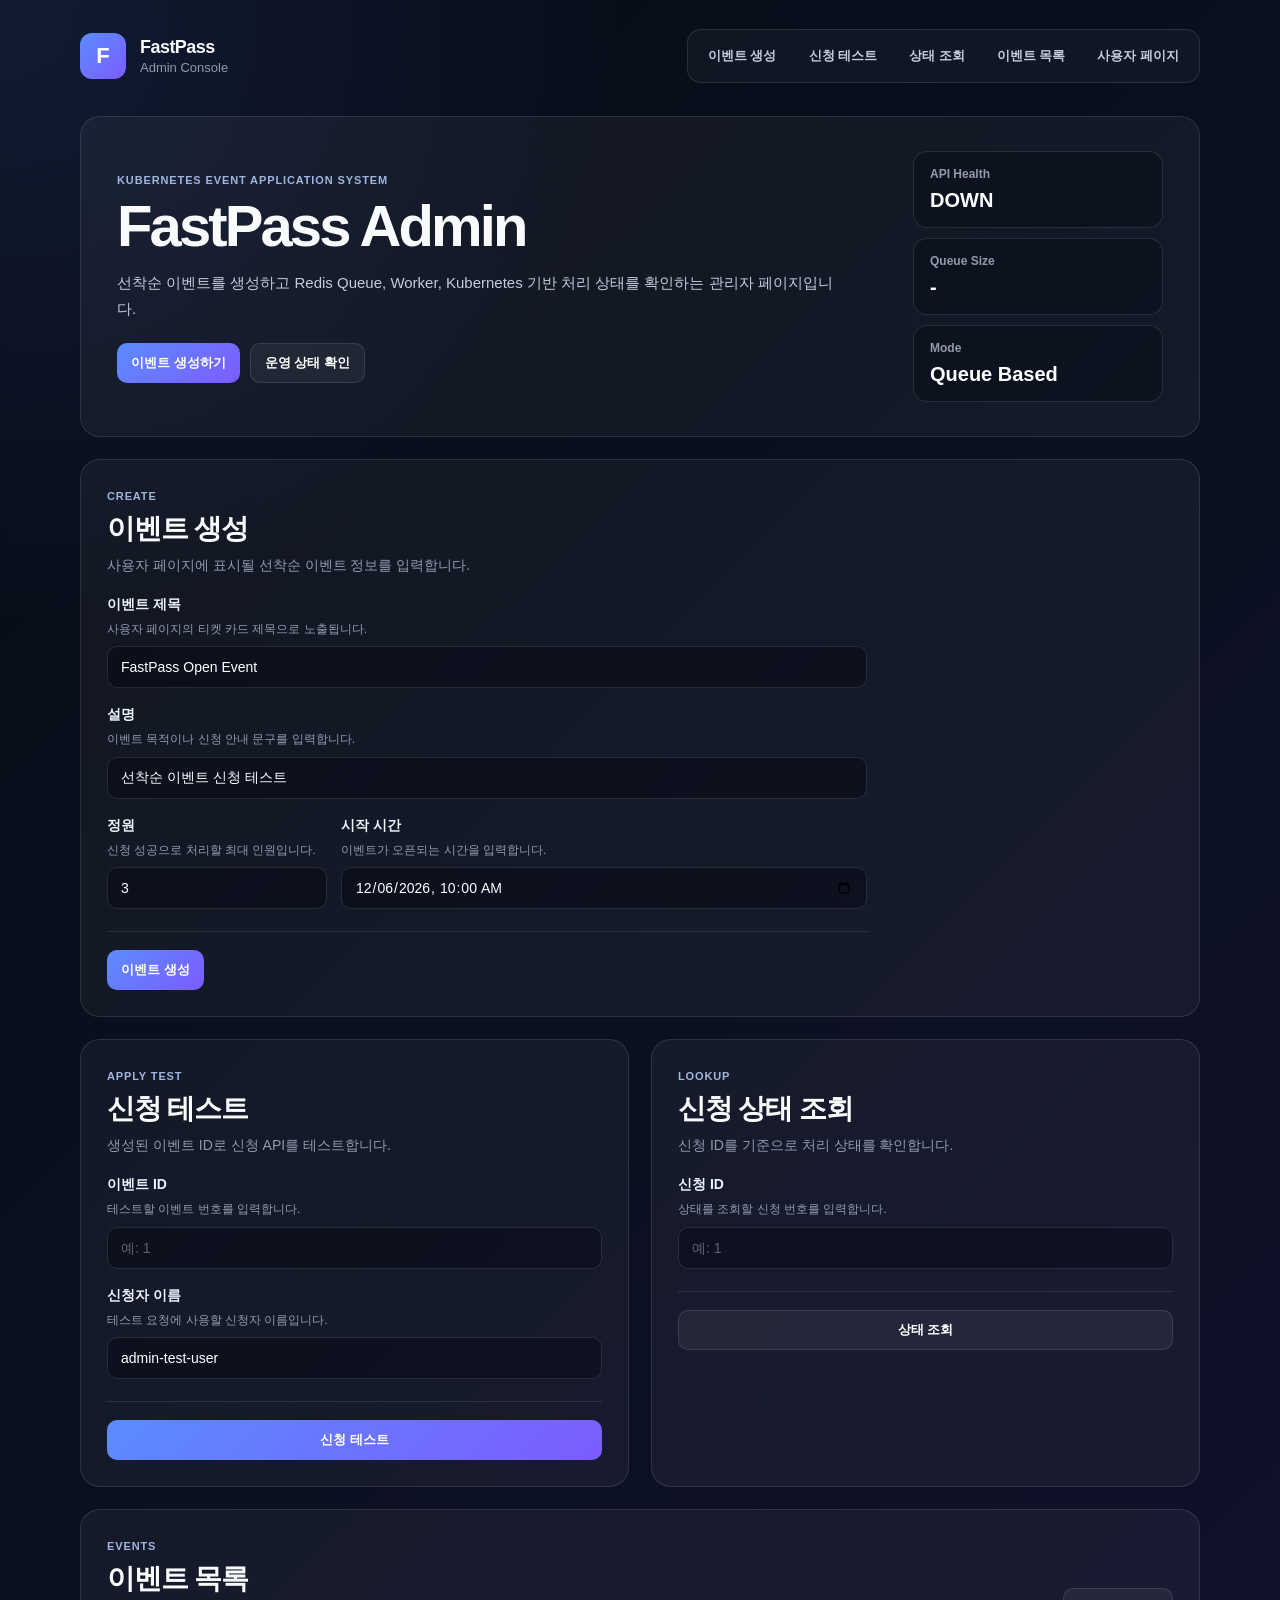
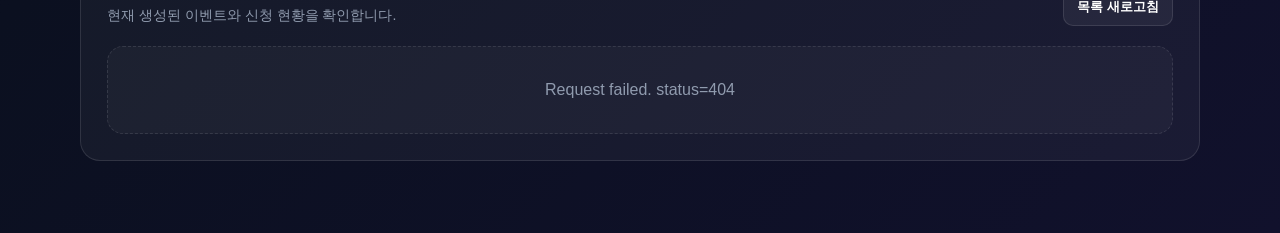
==== commit 1a6ce0b4: "fix UI" ====
--- a/apps/api/src/main/resources/static/admin/index.html
+++ b/apps/api/src/main/resources/static/admin/index.html
@@ -4,7 +4,7 @@
   <meta charset="UTF-8" />
   <meta name="viewport" content="width=device-width, initial-scale=1.0" />
   <title>FastPass Admin</title>
-  <link rel="stylesheet" href="./styles.css?v=6" />
+  <link rel="stylesheet" href="./styles.css?v=7" />
 </head>
 <body>
   <div class="page">
@@ -26,48 +26,46 @@
       </nav>
     </header>
 
-    <main class="admin-layout">
-      <section class="hero">
-        <div class="hero-copy">
-          <div>
-            <span class="eyebrow">KUBERNETES EVENT APPLICATION SYSTEM</span>
-            <h1>FastPass Admin</h1>
-            <p class="hero-text">
-              선착순 이벤트를 생성하고 Redis Queue, Worker, Kubernetes 기반 처리 상태를 확인하는 관리자 페이지입니다.
-            </p>
+    <main class="main-stack">
+      <section class="hero-card">
+        <div class="hero-main">
+          <span class="eyebrow">KUBERNETES EVENT APPLICATION SYSTEM</span>
+          <h1>FastPass Admin</h1>
+          <p>
+            선착순 이벤트를 생성하고 Redis Queue, Worker, Kubernetes 기반 처리 상태를 확인하는 관리자 페이지입니다.
+          </p>
 
-            <div class="hero-actions">
-              <a href="#create" class="btn primary">이벤트 생성하기</a>
-              <button id="refreshStatusBtn" type="button" class="btn secondary">운영 상태 확인</button>
-            </div>
+          <div class="hero-actions">
+            <a href="#create" class="btn primary">이벤트 생성하기</a>
+            <button id="refreshStatusBtn" type="button" class="btn secondary">
+              운영 상태 확인
+            </button>
+          </div>
+        </div>
+
+        <aside class="status-panel">
+          <div class="status-card">
+            <span>API Health</span>
+            <strong id="healthStatus">-</strong>
           </div>
 
-          <aside class="status-panel">
-            <div class="status-card">
-              <span>API Health</span>
-              <strong id="healthStatus">-</strong>
-            </div>
+          <div class="status-card">
+            <span>Queue Size</span>
+            <strong id="queueSize">-</strong>
+          </div>
 
-            <div class="status-card">
-              <span>Queue Size</span>
-              <strong id="queueSize">-</strong>
-            </div>
-
-            <div class="status-card">
-              <span>Mode</span>
-              <strong>Queue Based</strong>
-            </div>
-          </aside>
-        </div>
+          <div class="status-card">
+            <span>Mode</span>
+            <strong>Queue Based</strong>
+          </div>
+        </aside>
       </section>
 
       <section id="create" class="section-card">
-        <div class="panel-header section-header">
-          <div>
-            <span class="eyebrow">CREATE</span>
-            <h2>이벤트 생성</h2>
-            <p>사용자 페이지에 표시될 선착순 이벤트 정보를 입력합니다.</p>
-          </div>
+        <div class="section-header">
+          <span class="eyebrow">CREATE</span>
+          <h2>이벤트 생성</h2>
+          <p>사용자 페이지에 표시될 선착순 이벤트 정보를 입력합니다.</p>
         </div>
 
         <form id="eventForm" class="form-card">
@@ -99,26 +97,21 @@
 
           <div class="form-actions">
             <button type="submit" class="btn primary">이벤트 생성</button>
-            <button type="button" class="btn secondary" onclick="document.getElementById('eventForm').reset();">
-              입력 초기화
-            </button>
           </div>
         </form>
 
         <div id="eventCreateResult" class="result"></div>
       </section>
 
-      <div class="admin-grid">
-        <section id="apply" class="section-card compact-card">
-          <div class="panel-header section-header">
-            <div>
-              <span class="eyebrow">APPLY TEST</span>
-              <h2>신청 테스트</h2>
-              <p>생성된 이벤트 ID로 신청 API를 테스트합니다.</p>
-            </div>
+      <div class="section-grid">
+        <section id="apply" class="section-card">
+          <div class="section-header">
+            <span class="eyebrow">APPLY TEST</span>
+            <h2>신청 테스트</h2>
+            <p>생성된 이벤트 ID로 신청 API를 테스트합니다.</p>
           </div>
 
-          <form id="applyForm" class="small-form">
+          <form id="applyForm" class="form-card small-form">
             <div class="field">
               <label for="applyEventId">이벤트 ID</label>
               <p>테스트할 이벤트 번호를 입력합니다.</p>
@@ -131,29 +124,31 @@
               <input id="applicantName" type="text" value="admin-test-user" required />
             </div>
 
-            <button type="submit" class="btn primary full">신청 테스트</button>
+            <div class="form-actions">
+              <button type="submit" class="btn primary full">신청 테스트</button>
+            </div>
           </form>
 
           <div id="applyResult" class="result"></div>
         </section>
 
-        <section id="lookup" class="section-card compact-card">
-          <div class="panel-header section-header">
-            <div>
-              <span class="eyebrow">LOOKUP</span>
-              <h2>신청 상태 조회</h2>
-              <p>신청 ID를 기준으로 처리 상태를 확인합니다.</p>
-            </div>
+        <section id="lookup" class="section-card">
+          <div class="section-header">
+            <span class="eyebrow">LOOKUP</span>
+            <h2>신청 상태 조회</h2>
+            <p>신청 ID를 기준으로 처리 상태를 확인합니다.</p>
           </div>
 
-          <form id="applicationLookupForm" class="small-form">
+          <form id="applicationLookupForm" class="form-card small-form">
             <div class="field">
               <label for="applicationId">신청 ID</label>
               <p>상태를 조회할 신청 번호를 입력합니다.</p>
               <input id="applicationId" type="number" placeholder="예: 1" required />
             </div>
 
-            <button type="submit" class="btn secondary full">상태 조회</button>
+            <div class="form-actions">
+              <button type="submit" class="btn secondary full">상태 조회</button>
+            </div>
           </form>
 
           <div id="applicationResult" class="result"></div>
@@ -161,7 +156,7 @@
       </div>
 
       <section id="events" class="section-card">
-        <div class="panel-header section-header section-header-row">
+        <div class="section-header row">
           <div>
             <span class="eyebrow">EVENTS</span>
             <h2>이벤트 목록</h2>
@@ -180,6 +175,6 @@
     </main>
   </div>
 
-  <script src="./app.js?v=6"></script>
+  <script src="./app.js?v=7"></script>
 </body>
 </html>
--- a/apps/api/src/main/resources/static/admin/styles.css
+++ b/apps/api/src/main/resources/static/admin/styles.css
@@ -4,12 +4,10 @@
 
 :root {
   --bg: #080b14;
-  --surface: #0d1324;
-  --surface-soft: #111827;
   --card: rgba(255, 255, 255, 0.045);
-  --card-hover: rgba(255, 255, 255, 0.065);
-  --border: rgba(255, 255, 255, 0.1);
-  --border-strong: rgba(255, 255, 255, 0.16);
+  --card-strong: rgba(255, 255, 255, 0.065);
+  --border: rgba(255, 255, 255, 0.11);
+  --border-strong: rgba(255, 255, 255, 0.18);
   --text: #f8fafc;
   --muted: #909bae;
   --muted-2: #c3ccda;
@@ -61,11 +59,6 @@
   padding: 24px 0 72px;
 }
 
-.admin-layout {
-  display: grid;
-  gap: 22px;
-}
-
 .topbar {
   display: flex;
   align-items: center;
@@ -133,11 +126,13 @@
   color: #fff;
 }
 
-.hero {
-  margin-bottom: 2px;
-}
-
-.hero-copy {
+.main-stack {
+  display: grid;
+  gap: 22px;
+}
+
+/* top hero panel */
+.hero-card {
   display: grid;
   grid-template-columns: minmax(0, 1fr) 250px;
   gap: 28px;
@@ -147,6 +142,84 @@
   border: 1px solid var(--border);
   border-radius: 20px;
   background: var(--card);
+}
+
+.hero-main h1 {
+  margin: 0;
+  font-size: clamp(32px, 5vw, 58px);
+  line-height: 1.04;
+  letter-spacing: -0.05em;
+}
+
+.hero-main p {
+  max-width: 720px;
+  margin: 14px 0 0;
+  color: var(--muted-2);
+  font-size: 15px;
+  line-height: 1.7;
+}
+
+.hero-actions {
+  display: flex;
+  gap: 10px;
+  margin-top: 22px;
+}
+
+.status-panel {
+  display: grid;
+  gap: 10px;
+}
+
+.status-card {
+  padding: 15px 16px;
+  border: 1px solid var(--border);
+  border-radius: 14px;
+  background: rgba(3, 7, 18, 0.32);
+}
+
+.status-card span {
+  display: block;
+  margin-bottom: 7px;
+  color: var(--muted);
+  font-size: 12px;
+  font-weight: 800;
+}
+
+.status-card strong {
+  display: block;
+  color: #fff;
+  font-size: 20px;
+  line-height: 1.2;
+  font-weight: 900;
+}
+
+/* section panels */
+.section-card {
+  padding: 26px;
+  border: 1px solid var(--border);
+  border-radius: 20px;
+  background: var(--card);
+}
+
+.section-card:hover {
+  border-color: var(--border-strong);
+}
+
+.section-grid {
+  display: grid;
+  grid-template-columns: repeat(2, minmax(0, 1fr));
+  gap: 22px;
+}
+
+.section-header {
+  margin-bottom: 20px;
+}
+
+.section-header.row {
+  display: flex;
+  align-items: flex-end;
+  justify-content: space-between;
+  gap: 18px;
 }
 
 .eyebrow {
@@ -160,70 +233,6 @@
   text-transform: uppercase;
 }
 
-.hero h1 {
-  margin: 0;
-  font-size: clamp(32px, 5vw, 58px);
-  line-height: 1.04;
-  letter-spacing: -0.05em;
-}
-
-.hero-text {
-  max-width: 720px;
-  margin: 14px 0 0;
-  color: var(--muted-2);
-  font-size: 15px;
-  line-height: 1.7;
-}
-
-.hero-actions {
-  display: flex;
-  gap: 10px;
-  margin-top: 22px;
-}
-
-.status-panel {
-  display: grid;
-  gap: 10px;
-}
-
-.status-card {
-  padding: 15px 16px;
-  border: 1px solid var(--border);
-  border-radius: 14px;
-  background: rgba(3, 7, 18, 0.32);
-}
-
-.status-card span {
-  display: block;
-  margin-bottom: 7px;
-  color: var(--muted);
-  font-size: 12px;
-  font-weight: 800;
-}
-
-.status-card strong {
-  display: block;
-  color: #fff;
-  font-size: 20px;
-  line-height: 1.2;
-  font-weight: 900;
-}
-
-.section-card {
-  padding: 24px;
-  border: 1px solid var(--border);
-  border-radius: 20px;
-  background: var(--card);
-}
-
-.compact-card {
-  height: 100%;
-}
-
-.panel-header {
-  margin-bottom: 18px;
-}
-
 .section-header h2 {
   margin: 0;
   font-size: 28px;
@@ -238,13 +247,73 @@
   line-height: 1.6;
 }
 
-.section-header-row {
+/* forms */
+.form-card {
+  display: grid;
+  gap: 18px;
+  max-width: 760px;
+}
+
+.small-form {
+  max-width: none;
+}
+
+.field {
+  display: grid;
+  gap: 7px;
+}
+
+.field label {
+  color: #edf3ff;
+  font-size: 14px;
+  font-weight: 900;
+}
+
+.field p {
+  margin: 0;
+  color: var(--muted);
+  font-size: 12px;
+  line-height: 1.45;
+}
+
+.form-row {
+  display: grid;
+  grid-template-columns: 220px minmax(0, 1fr);
+  gap: 14px;
+}
+
+input {
+  width: 100%;
+  height: 42px;
+  margin-top: 1px;
+  padding: 0 13px;
+  border: 1px solid var(--border);
+  border-radius: 10px;
+  outline: none;
+  background: rgba(3, 7, 18, 0.42);
+  color: #fff;
+  font-size: 14px;
+}
+
+input::placeholder {
+  color: rgba(255, 255, 255, 0.34);
+}
+
+input:focus {
+  border-color: rgba(91, 140, 255, 0.72);
+  box-shadow: 0 0 0 3px rgba(91, 140, 255, 0.13);
+  background: rgba(3, 7, 18, 0.62);
+}
+
+.form-actions {
   display: flex;
-  align-items: flex-end;
-  justify-content: space-between;
-  gap: 18px;
-}
-
+  gap: 10px;
+  margin-top: 4px;
+  padding-top: 18px;
+  border-top: 1px solid var(--border);
+}
+
+/* buttons */
 .btn {
   display: inline-flex;
   align-items: center;
@@ -285,78 +354,7 @@
   width: 100%;
 }
 
-.form-card {
-  display: grid;
-  gap: 18px;
-  max-width: 760px;
-}
-
-.small-form {
-  display: grid;
-  gap: 16px;
-}
-
-.field {
-  display: grid;
-  gap: 7px;
-}
-
-.field label {
-  color: #edf3ff;
-  font-size: 14px;
-  font-weight: 900;
-}
-
-.field p {
-  margin: 0;
-  color: var(--muted);
-  font-size: 12px;
-  line-height: 1.45;
-}
-
-.form-row {
-  display: grid;
-  grid-template-columns: 220px minmax(0, 1fr);
-  gap: 14px;
-}
-
-input {
-  width: 100%;
-  height: 42px;
-  margin-top: 1px;
-  padding: 0 13px;
-  border: 1px solid var(--border);
-  border-radius: 10px;
-  outline: none;
-  background: rgba(3, 7, 18, 0.42);
-  color: #fff;
-  font-size: 14px;
-}
-
-input::placeholder {
-  color: rgba(255, 255, 255, 0.34);
-}
-
-input:focus {
-  border-color: rgba(91, 140, 255, 0.72);
-  box-shadow: 0 0 0 3px rgba(91, 140, 255, 0.13);
-  background: rgba(3, 7, 18, 0.62);
-}
-
-.form-actions {
-  display: flex;
-  gap: 10px;
-  margin-top: 4px;
-  padding-top: 18px;
-  border-top: 1px solid var(--border);
-}
-
-.admin-grid {
-  display: grid;
-  grid-template-columns: repeat(2, minmax(0, 1fr));
-  gap: 18px;
-}
-
+/* result */
 .result {
   margin-top: 16px;
   padding: 14px;
@@ -395,6 +393,7 @@
   font-size: 13px;
 }
 
+/* event list */
 .event-list {
   display: grid;
   grid-template-columns: repeat(2, minmax(0, 1fr));
@@ -410,7 +409,7 @@
 }
 
 .event-card:hover {
-  background: var(--card-hover);
+  background: var(--card-strong);
   border-color: var(--border-strong);
 }
 
@@ -492,6 +491,7 @@
   background: rgba(255, 255, 255, 0.03);
 }
 
+/* responsive */
 @media (max-width: 1024px) {
   .page {
     width: min(100% - 32px, 1120px);
@@ -508,7 +508,7 @@
     overflow-x: auto;
   }
 
-  .hero-copy {
+  .hero-card {
     grid-template-columns: 1fr;
   }
 
@@ -516,7 +516,7 @@
     grid-template-columns: repeat(3, 1fr);
   }
 
-  .admin-grid,
+  .section-grid,
   .event-list {
     grid-template-columns: 1fr;
   }
@@ -528,18 +528,18 @@
     padding-top: 16px;
   }
 
-  .hero-copy,
+  .hero-card,
   .section-card {
     padding: 20px;
   }
 
-  .hero h1 {
+  .hero-main h1 {
     font-size: 36px;
   }
 
   .hero-actions,
   .form-actions,
-  .section-header-row {
+  .section-header.row {
     flex-direction: column;
     align-items: stretch;
   }
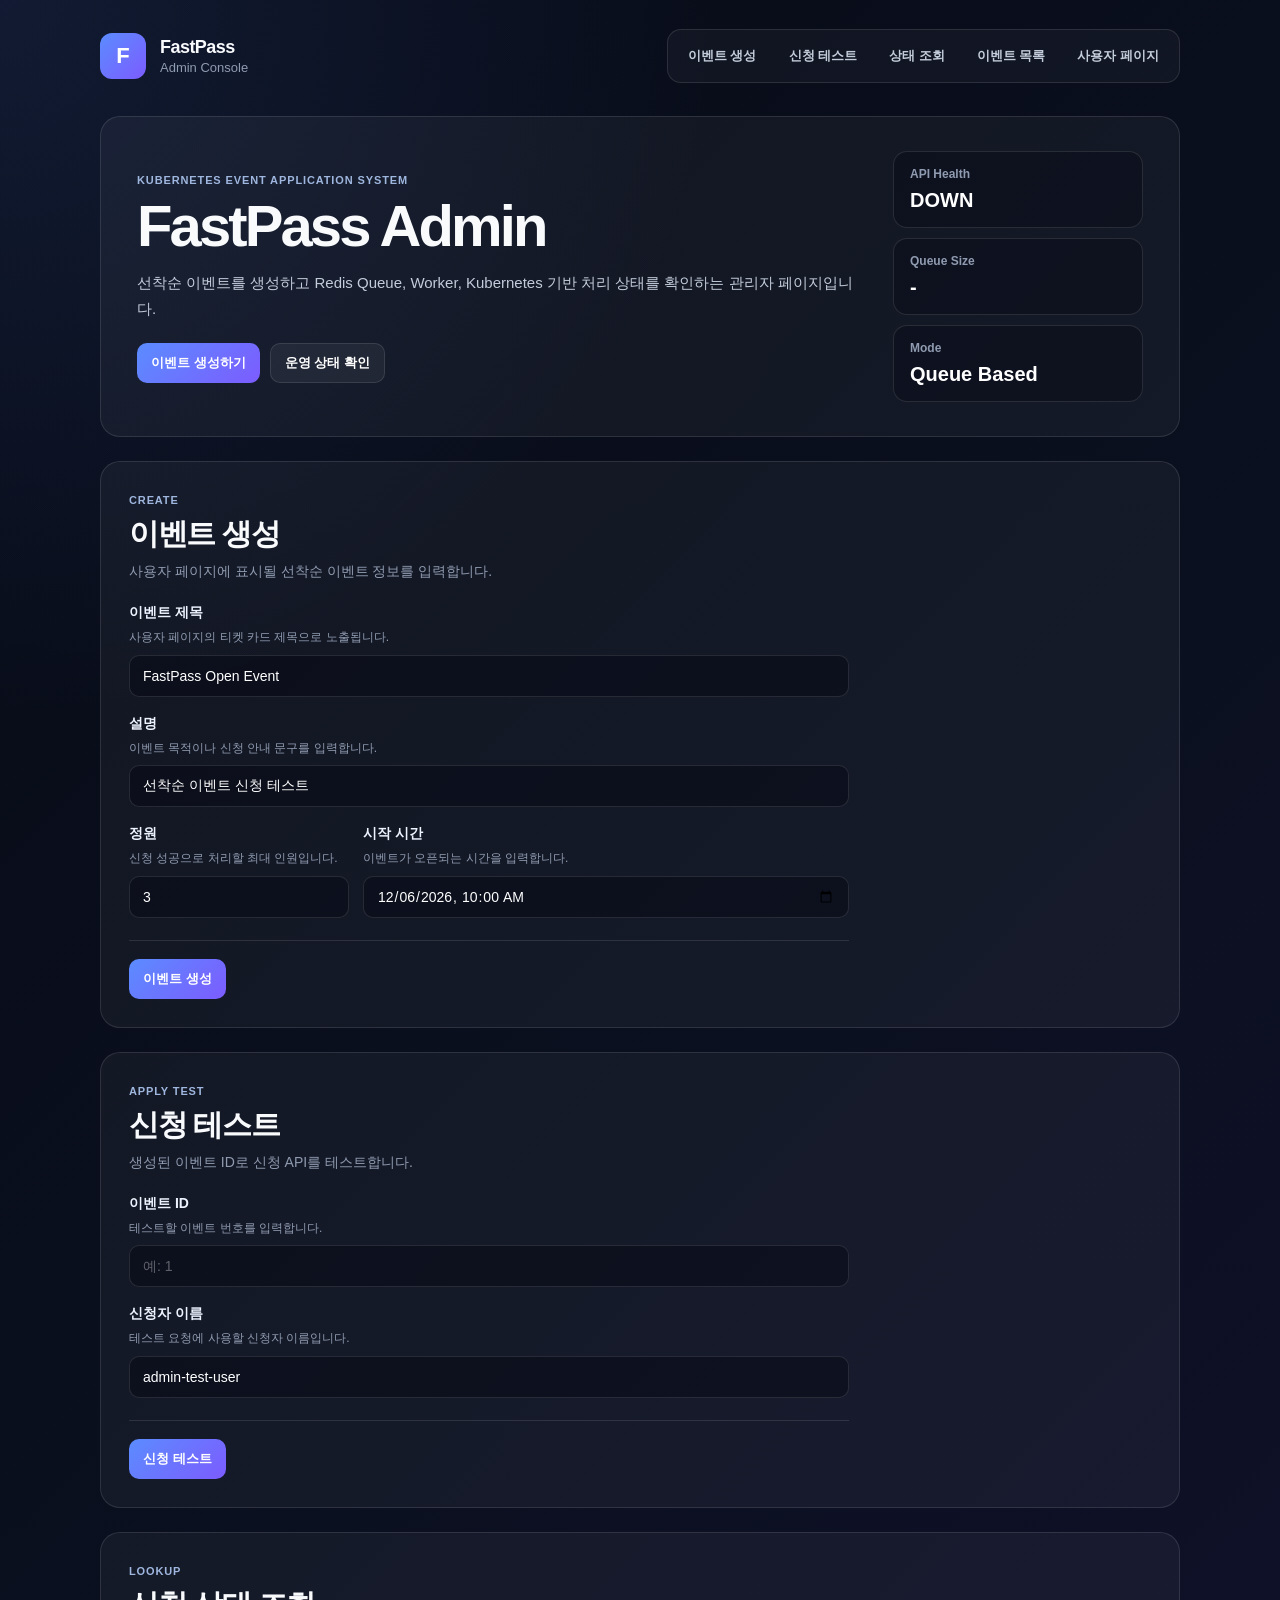
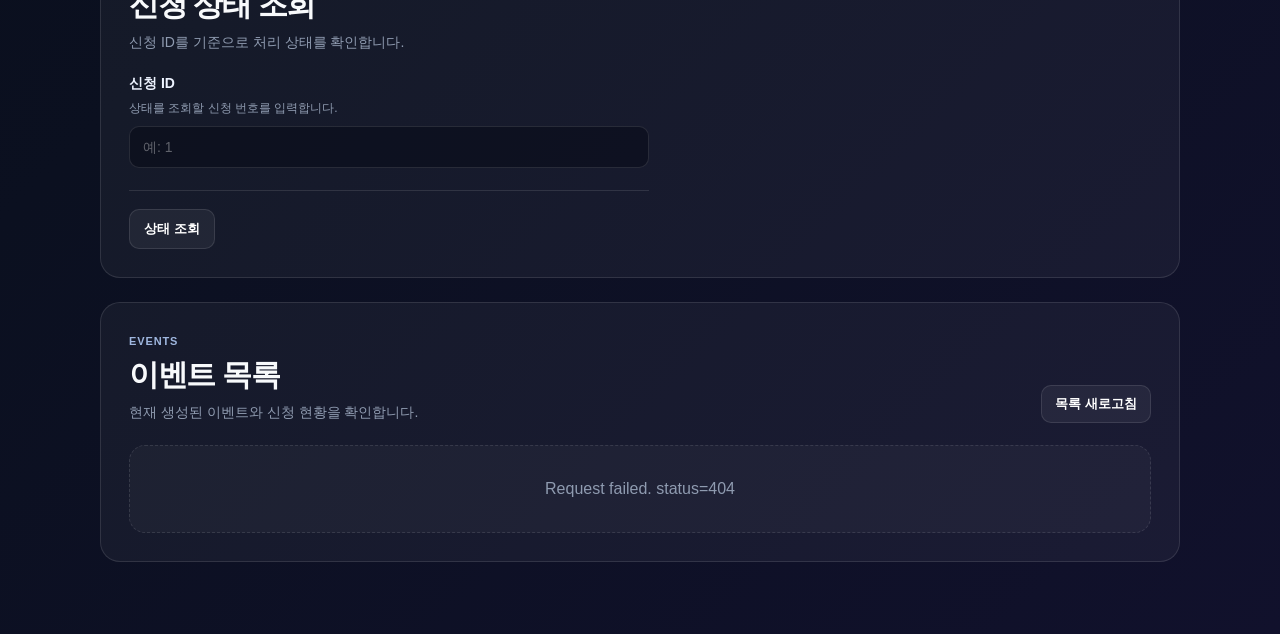
==== commit afa42e69: "fix UI" ====
--- a/apps/api/src/main/resources/static/admin/index.html
+++ b/apps/api/src/main/resources/static/admin/index.html
@@ -4,7 +4,7 @@
   <meta charset="UTF-8" />
   <meta name="viewport" content="width=device-width, initial-scale=1.0" />
   <title>FastPass Admin</title>
-  <link rel="stylesheet" href="./styles.css?v=7" />
+  <link rel="stylesheet" href="./styles.css?v=8" />
 </head>
 <body>
   <div class="page">
@@ -28,7 +28,7 @@
 
     <main class="main-stack">
       <section class="hero-card">
-        <div class="hero-main">
+        <div class="hero-content">
           <span class="eyebrow">KUBERNETES EVENT APPLICATION SYSTEM</span>
           <h1>FastPass Admin</h1>
           <p>
@@ -103,60 +103,58 @@
         <div id="eventCreateResult" class="result"></div>
       </section>
 
-      <div class="section-grid">
-        <section id="apply" class="section-card">
-          <div class="section-header">
-            <span class="eyebrow">APPLY TEST</span>
-            <h2>신청 테스트</h2>
-            <p>생성된 이벤트 ID로 신청 API를 테스트합니다.</p>
+      <section id="apply" class="section-card">
+        <div class="section-header">
+          <span class="eyebrow">APPLY TEST</span>
+          <h2>신청 테스트</h2>
+          <p>생성된 이벤트 ID로 신청 API를 테스트합니다.</p>
+        </div>
+
+        <form id="applyForm" class="form-card">
+          <div class="field">
+            <label for="applyEventId">이벤트 ID</label>
+            <p>테스트할 이벤트 번호를 입력합니다.</p>
+            <input id="applyEventId" type="number" placeholder="예: 1" required />
           </div>
 
-          <form id="applyForm" class="form-card small-form">
-            <div class="field">
-              <label for="applyEventId">이벤트 ID</label>
-              <p>테스트할 이벤트 번호를 입력합니다.</p>
-              <input id="applyEventId" type="number" placeholder="예: 1" required />
-            </div>
-
-            <div class="field">
-              <label for="applicantName">신청자 이름</label>
-              <p>테스트 요청에 사용할 신청자 이름입니다.</p>
-              <input id="applicantName" type="text" value="admin-test-user" required />
-            </div>
-
-            <div class="form-actions">
-              <button type="submit" class="btn primary full">신청 테스트</button>
-            </div>
-          </form>
-
-          <div id="applyResult" class="result"></div>
-        </section>
-
-        <section id="lookup" class="section-card">
-          <div class="section-header">
-            <span class="eyebrow">LOOKUP</span>
-            <h2>신청 상태 조회</h2>
-            <p>신청 ID를 기준으로 처리 상태를 확인합니다.</p>
+          <div class="field">
+            <label for="applicantName">신청자 이름</label>
+            <p>테스트 요청에 사용할 신청자 이름입니다.</p>
+            <input id="applicantName" type="text" value="admin-test-user" required />
           </div>
 
-          <form id="applicationLookupForm" class="form-card small-form">
-            <div class="field">
-              <label for="applicationId">신청 ID</label>
-              <p>상태를 조회할 신청 번호를 입력합니다.</p>
-              <input id="applicationId" type="number" placeholder="예: 1" required />
-            </div>
+          <div class="form-actions">
+            <button type="submit" class="btn primary">신청 테스트</button>
+          </div>
+        </form>
 
-            <div class="form-actions">
-              <button type="submit" class="btn secondary full">상태 조회</button>
-            </div>
-          </form>
+        <div id="applyResult" class="result"></div>
+      </section>
 
-          <div id="applicationResult" class="result"></div>
-        </section>
-      </div>
+      <section id="lookup" class="section-card">
+        <div class="section-header">
+          <span class="eyebrow">LOOKUP</span>
+          <h2>신청 상태 조회</h2>
+          <p>신청 ID를 기준으로 처리 상태를 확인합니다.</p>
+        </div>
+
+        <form id="applicationLookupForm" class="form-card compact-form">
+          <div class="field">
+            <label for="applicationId">신청 ID</label>
+            <p>상태를 조회할 신청 번호를 입력합니다.</p>
+            <input id="applicationId" type="number" placeholder="예: 1" required />
+          </div>
+
+          <div class="form-actions">
+            <button type="submit" class="btn secondary">상태 조회</button>
+          </div>
+        </form>
+
+        <div id="applicationResult" class="result"></div>
+      </section>
 
       <section id="events" class="section-card">
-        <div class="section-header row">
+        <div class="section-header section-header-row">
           <div>
             <span class="eyebrow">EVENTS</span>
             <h2>이벤트 목록</h2>
@@ -175,6 +173,6 @@
     </main>
   </div>
 
-  <script src="./app.js?v=7"></script>
+  <script src="./app.js?v=8"></script>
 </body>
 </html>
--- a/apps/api/src/main/resources/static/admin/styles.css
+++ b/apps/api/src/main/resources/static/admin/styles.css
@@ -5,11 +5,11 @@
 :root {
   --bg: #080b14;
   --card: rgba(255, 255, 255, 0.045);
-  --card-strong: rgba(255, 255, 255, 0.065);
+  --card-hover: rgba(255, 255, 255, 0.065);
   --border: rgba(255, 255, 255, 0.11);
-  --border-strong: rgba(255, 255, 255, 0.18);
+  --border-strong: rgba(255, 255, 255, 0.17);
   --text: #f8fafc;
-  --muted: #909bae;
+  --muted: #8f9bb0;
   --muted-2: #c3ccda;
   --blue: #5b8cff;
   --purple: #7c5cff;
@@ -54,7 +54,7 @@
 }
 
 .page {
-  width: min(1120px, calc(100% - 48px));
+  width: min(1080px, calc(100% - 48px));
   margin: 0 auto;
   padding: 24px 0 72px;
 }
@@ -128,31 +128,31 @@
 
 .main-stack {
   display: grid;
-  gap: 22px;
-}
-
-/* top hero panel */
+  gap: 24px;
+}
+
+/* Hero panel */
 .hero-card {
   display: grid;
   grid-template-columns: minmax(0, 1fr) 250px;
   gap: 28px;
   align-items: center;
-  min-height: 280px;
+  min-height: 260px;
   padding: 34px 36px;
   border: 1px solid var(--border);
   border-radius: 20px;
   background: var(--card);
 }
 
-.hero-main h1 {
+.hero-content h1 {
   margin: 0;
-  font-size: clamp(32px, 5vw, 58px);
+  font-size: clamp(34px, 5vw, 58px);
   line-height: 1.04;
   letter-spacing: -0.05em;
 }
 
-.hero-main p {
-  max-width: 720px;
+.hero-content p {
+  max-width: 740px;
   margin: 14px 0 0;
   color: var(--muted-2);
   font-size: 15px;
@@ -174,7 +174,7 @@
   padding: 15px 16px;
   border: 1px solid var(--border);
   border-radius: 14px;
-  background: rgba(3, 7, 18, 0.32);
+  background: rgba(3, 7, 18, 0.34);
 }
 
 .status-card span {
@@ -193,9 +193,10 @@
   font-weight: 900;
 }
 
-/* section panels */
+/* Real section panels */
 .section-card {
-  padding: 26px;
+  display: block;
+  padding: 28px;
   border: 1px solid var(--border);
   border-radius: 20px;
   background: var(--card);
@@ -205,17 +206,11 @@
   border-color: var(--border-strong);
 }
 
-.section-grid {
-  display: grid;
-  grid-template-columns: repeat(2, minmax(0, 1fr));
-  gap: 22px;
-}
-
 .section-header {
-  margin-bottom: 20px;
-}
-
-.section-header.row {
+  margin-bottom: 22px;
+}
+
+.section-header-row {
   display: flex;
   align-items: flex-end;
   justify-content: space-between;
@@ -235,9 +230,9 @@
 
 .section-header h2 {
   margin: 0;
-  font-size: 28px;
+  font-size: 30px;
   line-height: 1.2;
-  letter-spacing: -0.04em;
+  letter-spacing: -0.045em;
 }
 
 .section-header p {
@@ -247,15 +242,16 @@
   line-height: 1.6;
 }
 
-/* forms */
+/* Forms */
 .form-card {
   display: grid;
   gap: 18px;
-  max-width: 760px;
-}
-
-.small-form {
-  max-width: none;
+  width: 100%;
+  max-width: 720px;
+}
+
+.compact-form {
+  max-width: 520px;
 }
 
 .field {
@@ -313,7 +309,7 @@
   border-top: 1px solid var(--border);
 }
 
-/* buttons */
+/* Buttons */
 .btn {
   display: inline-flex;
   align-items: center;
@@ -354,7 +350,7 @@
   width: 100%;
 }
 
-/* result */
+/* Result box */
 .result {
   margin-top: 16px;
   padding: 14px;
@@ -393,7 +389,7 @@
   font-size: 13px;
 }
 
-/* event list */
+/* Event list */
 .event-list {
   display: grid;
   grid-template-columns: repeat(2, minmax(0, 1fr));
@@ -409,7 +405,7 @@
 }
 
 .event-card:hover {
-  background: var(--card-strong);
+  background: var(--card-hover);
   border-color: var(--border-strong);
 }
 
@@ -491,10 +487,10 @@
   background: rgba(255, 255, 255, 0.03);
 }
 
-/* responsive */
+/* Responsive */
 @media (max-width: 1024px) {
   .page {
-    width: min(100% - 32px, 1120px);
+    width: min(100% - 32px, 1080px);
   }
 
   .topbar {
@@ -516,7 +512,6 @@
     grid-template-columns: repeat(3, 1fr);
   }
 
-  .section-grid,
   .event-list {
     grid-template-columns: 1fr;
   }
@@ -524,7 +519,7 @@
 
 @media (max-width: 720px) {
   .page {
-    width: min(100% - 20px, 1120px);
+    width: min(100% - 20px, 1080px);
     padding-top: 16px;
   }
 
@@ -533,13 +528,13 @@
     padding: 20px;
   }
 
-  .hero-main h1 {
+  .hero-content h1 {
     font-size: 36px;
   }
 
   .hero-actions,
   .form-actions,
-  .section-header.row {
+  .section-header-row {
     flex-direction: column;
     align-items: stretch;
   }
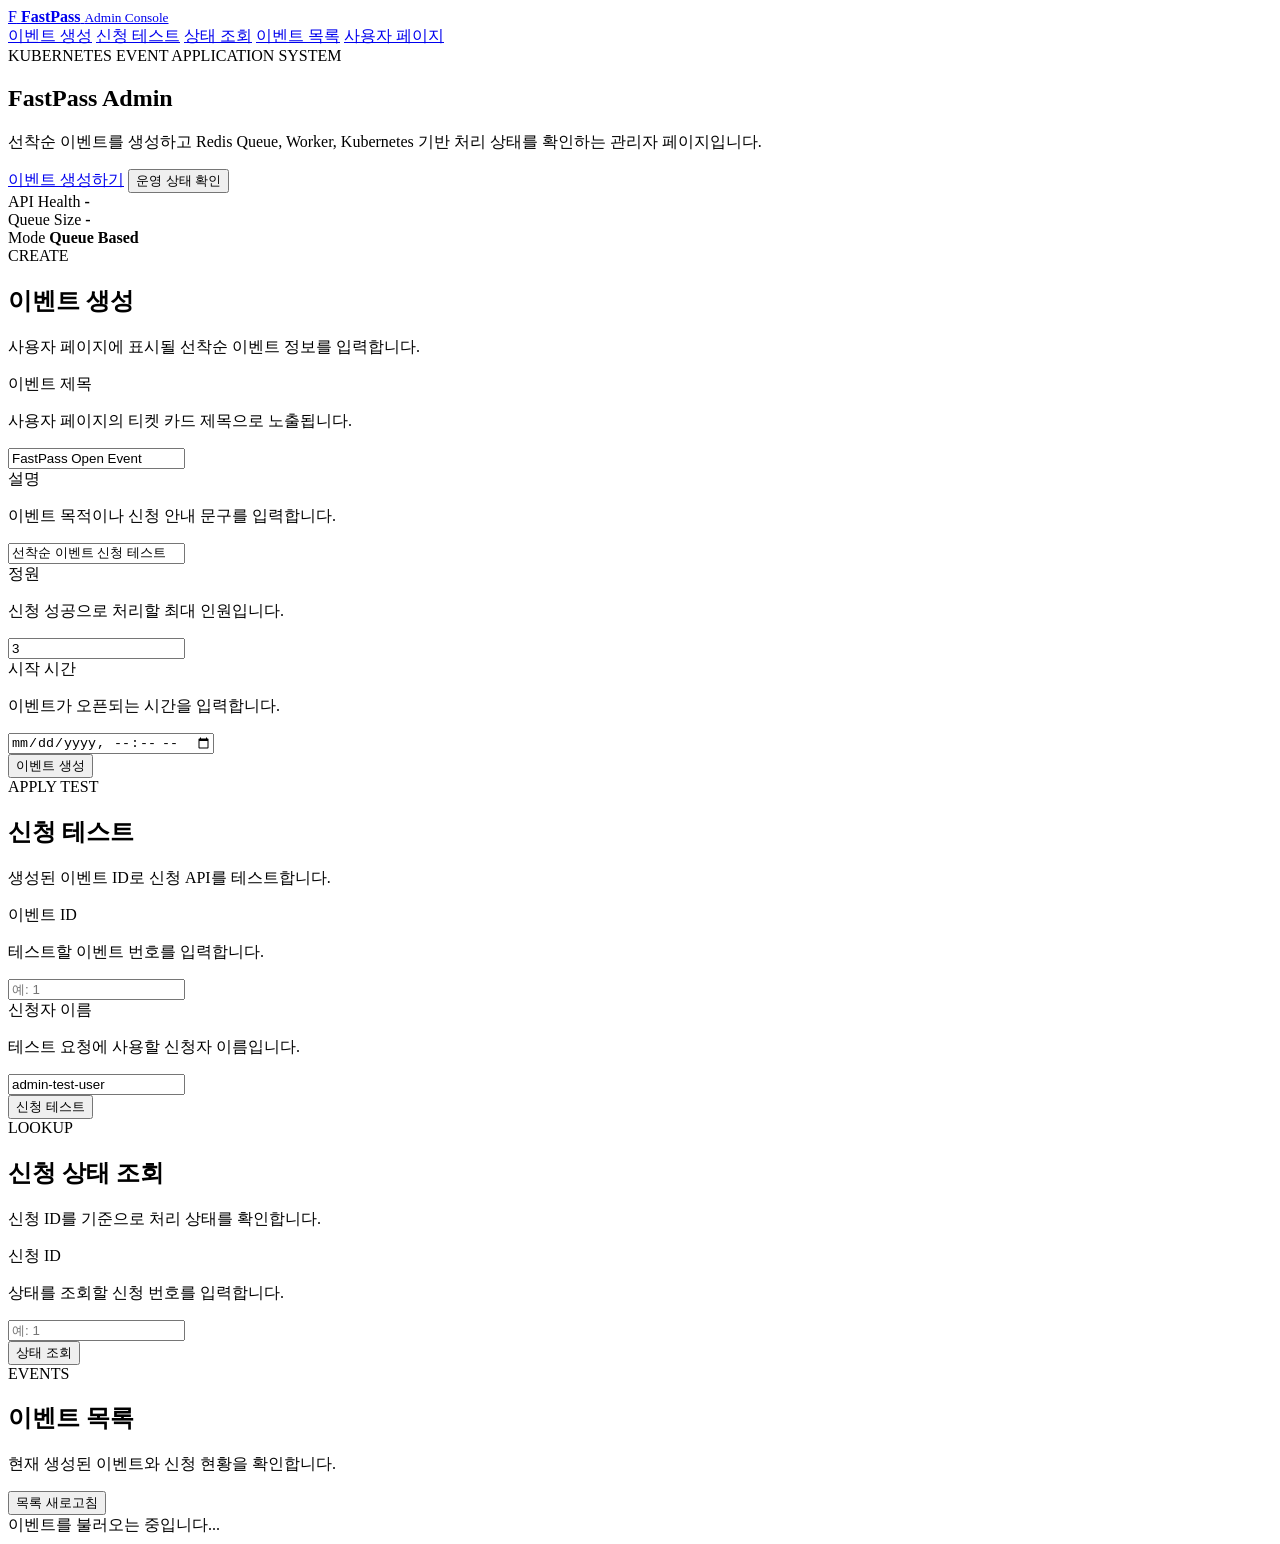
==== commit f5cf3173: "change index.html path" ====
--- a/apps/api/src/main/resources/static/admin/index.html
+++ b/apps/api/src/main/resources/static/admin/index.html
@@ -4,7 +4,7 @@
   <meta charset="UTF-8" />
   <meta name="viewport" content="width=device-width, initial-scale=1.0" />
   <title>FastPass Admin</title>
-  <link rel="stylesheet" href="./styles.css?v=8" />
+  <link rel="stylesheet" href="/admin/styles.css?v=8" />
 </head>
 <body>
   <div class="page">
@@ -173,6 +173,6 @@
     </main>
   </div>
 
-  <script src="./app.js?v=8"></script>
+  <script src="/admin/app.js?v=8"></script>
 </body>
 </html>
